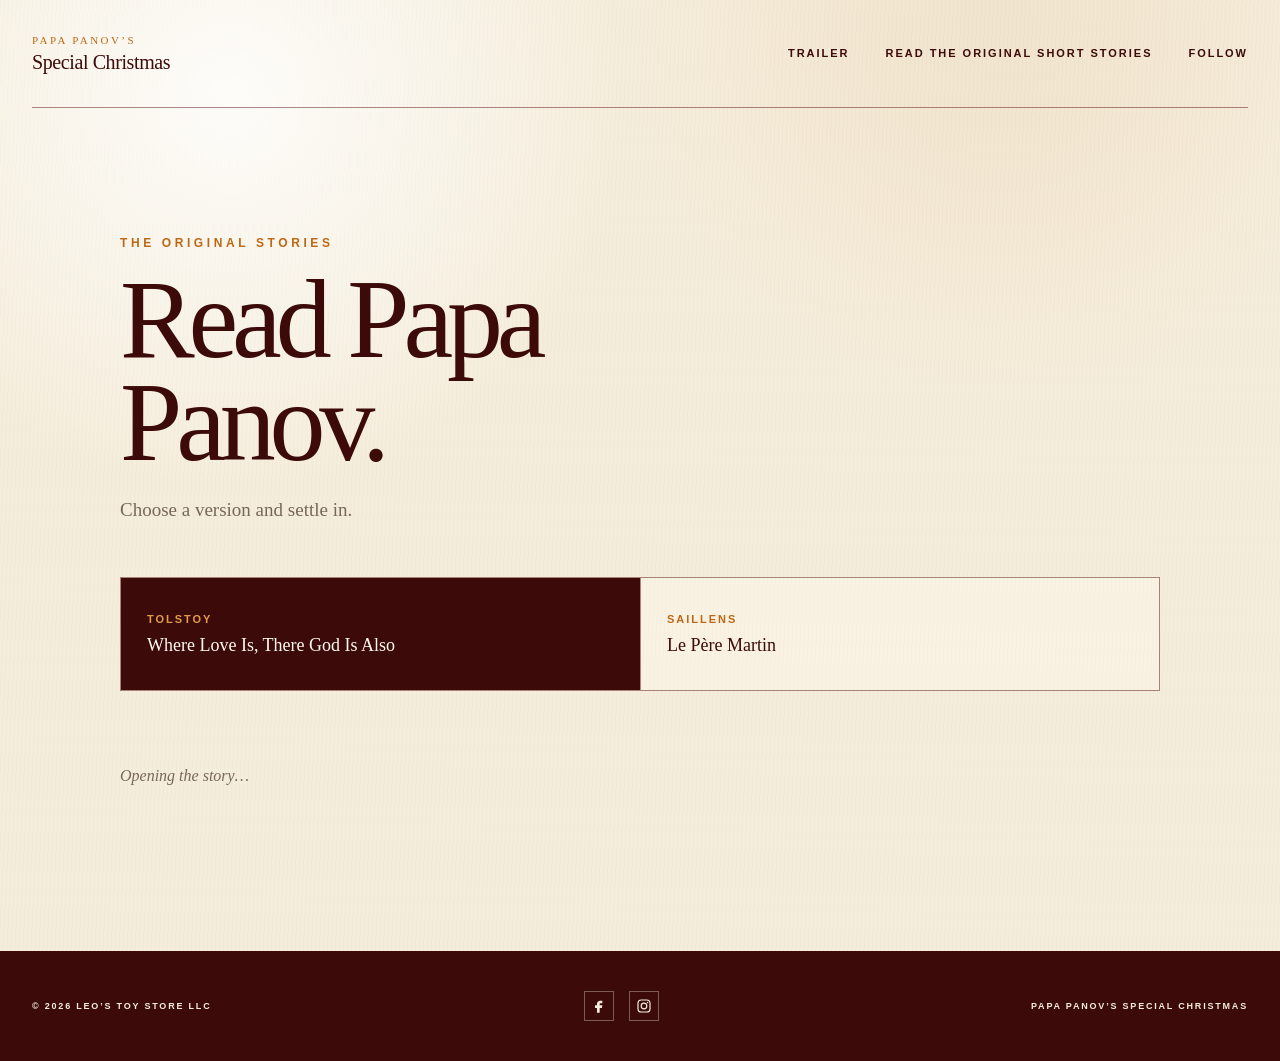
==== read/index.html @ 7e16f6a9 "Add original stories reading page" ====
<!doctype html>
<html lang="en"><head><meta charset="utf-8" /><meta name="viewport" content="width=device-width, initial-scale=1" /><meta name="description" content="Read the original stories behind Papa Panov’s Special Christmas." /><title>Read the Original Stories | Papa Panov’s Special Christmas</title><link rel="stylesheet" href="/styles.css" /></head>
<body><main>
  <header class="site-header"><a class="wordmark" href="/" aria-label="Papa Panov home"><span>Papa Panov’s</span><strong>Special Christmas</strong></a><nav aria-label="Main navigation"><a href="/#trailer">Trailer</a><a href="/read" aria-current="page">Read the original short stories</a><a href="/#follow">Follow</a></nav></header>
  <section class="reading-page">
    <header class="reading-intro"><p class="eyebrow">The original stories</p><h1>Read Papa Panov.</h1><p>Choose a version and settle in.</p></header>
    <div class="story-picker" role="tablist" aria-label="Choose a story"><button type="button" role="tab" aria-selected="true" aria-controls="story-panel" data-story="tolstoy"><span>Tolstoy</span><strong>Where Love Is, There God Is Also</strong></button><button type="button" role="tab" aria-selected="false" aria-controls="story-panel" data-story="saillens"><span>Saillens</span><strong>Le Père Martin</strong></button></div>
    <div class="reading-shell" id="story-panel" tabindex="-1" aria-live="polite"><p class="story-loading">Opening the story…</p></div>
  </section>
  <button type="button" class="back-to-top" aria-label="Back to top"><span>Back to top</span><b aria-hidden="true">↑</b></button>
  <footer><p>© 2026 Leo’s Toy Store LLC</p><div class="footer-social"><a href="https://www.facebook.com/papapanov/" target="_blank" rel="noopener noreferrer" aria-label="Facebook"><svg viewBox="0 0 24 24" aria-hidden="true"><path d="M14 8h3V4h-3c-3.3 0-5 2-5 5v2H6v4h3v7h4v-7h3.4l.6-4h-4V9c0-.7.3-1 1-1Z"/></svg></a><a href="https://www.instagram.com/papa.panov/" target="_blank" rel="noopener noreferrer" aria-label="Instagram"><svg viewBox="0 0 24 24" aria-hidden="true"><rect x="3" y="3" width="18" height="18" rx="5"/><circle cx="12" cy="12" r="4.2"/><circle cx="17.4" cy="6.7" r="1" class="fill-dot"/></svg></a></div><p>Papa Panov’s Special Christmas</p></footer>
</main><script src="/read/read.js"></script></body></html>
---- styles.css ----
:root {
  --paper: #f5eddb;
  --paper-light: #fffaf0;
  --ink: #3c0a09;
  --oxblood: #570d0b;
  --amber: #bd6815;
  --winter: #8d8994;
  --muted: #76685c;
  --rule: rgba(87, 13, 11, 0.48);
}

* { box-sizing: border-box; }
html { scroll-behavior: smooth; }

body {
  margin: 0;
  color: var(--ink);
  background:
    radial-gradient(circle at 18% 9%, rgba(255,255,255,.85), transparent 25rem),
    radial-gradient(circle at 78% 2%, rgba(190,104,21,.07), transparent 24rem),
    repeating-linear-gradient(93deg, rgba(67,26,12,.018) 0 1px, transparent 1px 4px),
    var(--paper);
  font-family: Georgia, "Times New Roman", serif;
}

a { color: inherit; }

button,
input {
  font: inherit;
}

.site-header {
  width: min(1500px, calc(100% - 64px));
  height: 108px;
  margin: 0 auto;
  display: flex;
  align-items: center;
  justify-content: space-between;
  border-bottom: 1px solid var(--rule);
}

.wordmark { text-decoration: none; line-height: 1; }
.wordmark span {
  display: block;
  margin-bottom: 6px;
  color: var(--amber);
  font-size: 11px;
  letter-spacing: .22em;
  text-transform: uppercase;
}
.wordmark strong {
  font-size: 20px;
  font-weight: 500;
  letter-spacing: -.02em;
}

nav { display: flex; gap: 36px; }
nav a {
  position: relative;
  text-decoration: none;
  font: 600 11px/1.2 Arial, Helvetica, sans-serif;
  letter-spacing: .18em;
  text-transform: uppercase;
}
nav a::after {
  content: "";
  position: absolute;
  left: 0;
  right: 100%;
  bottom: -8px;
  height: 1px;
  background: var(--amber);
  transition: right .25s ease;
}
nav a:hover::after, nav a:focus-visible::after { right: 0; }

.social-links { display: flex; gap: 30px; margin-top: 34px; }
.social-links a { color: var(--paper-light); text-decoration: none; border-bottom: 1px solid rgba(227,156,72,.75); padding-bottom: 6px; font: 700 12px/1.2 Arial, Helvetica, sans-serif; letter-spacing: .16em; text-transform: uppercase; }
.social-links a:hover, .social-links a:focus-visible { color: #e39c48; }

.trailer-hero {
  width: min(1500px, calc(100% - 64px));
  min-height: calc(100vh - 108px);
  margin: 0 auto;
  display: flex;
  align-items: center;
  padding: 40px 0 56px;
}

.trailer-frame {
  position: relative;
  width: 100%;
  padding-top: 52.71%;
  overflow: hidden;
  background: #140302;
  box-shadow: 0 34px 72px rgba(62,25,12,.2);
}
.trailer-frame iframe {
  position: absolute;
  inset: 0;
  width: 100%;
  height: 100%;
}

.eyebrow {
  margin: 0 0 28px;
  color: var(--amber);
  font: 700 12px/1.2 Arial, Helvetica, sans-serif;
  letter-spacing: .3em;
  text-transform: uppercase;
}

.newsletter-section {
  width: min(1320px, calc(100% - 64px));
  margin: 0 auto 150px;
  padding: clamp(54px, 7vw, 96px);
  display: grid;
  grid-template-columns: minmax(0, .9fr) minmax(380px, 1.1fr);
  gap: clamp(52px, 8vw, 120px);
  align-items: center;
  color: var(--paper-light);
  background: var(--ink);
  border: 1px solid rgba(87,13,11,.38);
  box-shadow: 18px 20px 0 rgba(87,13,11,.08);
}
.newsletter-intro .eyebrow {
  margin-bottom: 20px;
  color: #e39c48;
}
.newsletter-intro h2 {
  margin: 0;
  font-size: clamp(45px, 5vw, 76px);
  font-weight: 400;
  line-height: .96;
  letter-spacing: -.045em;
}
.newsletter-intro > p:last-child {
  max-width: 510px;
  margin: 30px 0 0;
  color: rgba(255,250,240,.7);
  font-size: 18px;
  line-height: 1.7;
}
.newsletter-form { margin: 0; }
.newsletter-fields {
  display: grid;
  grid-template-columns: 1fr 1fr;
  gap: 20px;
}
.newsletter-fields label:first-child { grid-column: 1 / -1; }
.newsletter-fields label > span {
  display: block;
  margin: 0 0 8px;
  color: rgba(255,250,240,.8);
  font: 700 11px/1.2 Arial, Helvetica, sans-serif;
  letter-spacing: .13em;
  text-transform: uppercase;
}
.newsletter-fields small {
  color: rgba(255,250,240,.45);
  font-size: 9px;
}
.newsletter-fields input {
  width: 100%;
  min-height: 50px;
  padding: 0 15px;
  color: var(--ink);
  background: var(--paper-light);
  border: 1px solid rgba(255,250,240,.35);
  border-radius: 0;
  font: 16px/1.2 Arial, Helvetica, sans-serif;
}
.newsletter-fields input:focus-visible {
  outline: 3px solid #e39c48;
  outline-offset: 2px;
}
.consent-row {
  margin: 20px 0 0;
  display: flex;
  align-items: flex-start;
  gap: 12px;
  color: rgba(255,250,240,.65);
  font: 14px/1.55 Arial, Helvetica, sans-serif;
  cursor: pointer;
}
.consent-row input {
  width: 18px;
  height: 18px;
  margin: 2px 0 0;
  flex: 0 0 auto;
  accent-color: var(--amber);
}
.newsletter-submit {
  min-height: 50px;
  margin-top: 25px;
  padding: 0 24px;
  color: var(--ink);
  background: #e39c48;
  border: 1px solid #e39c48;
  border-radius: 0;
  font: 700 11px/1 Arial, Helvetica, sans-serif;
  letter-spacing: .16em;
  text-transform: uppercase;
  cursor: pointer;
  transition: background .2s ease, transform .2s ease;
}
.newsletter-submit:hover,
.newsletter-submit:focus-visible {
  background: #efb35f;
  transform: translateY(-2px);
}
.newsletter-submit:disabled { cursor: wait; opacity: .7; }
.newsletter-success {
  padding: 28px 0;
  border-block: 1px solid rgba(255,250,240,.25);
}
.newsletter-success .eyebrow { margin-bottom: 16px; color: #e39c48; }
.newsletter-success h3 {
  margin: 0;
  font-size: clamp(31px, 3vw, 48px);
  font-weight: 400;
  line-height: 1.05;
}
.newsletter-success > p:last-child {
  margin: 18px 0 0;
  color: rgba(255,250,240,.7);
  font: 16px/1.6 Arial, Helvetica, sans-serif;
}

footer {
  min-height: 110px;
  padding: 0 max(32px, calc((100% - 1320px) / 2));
  display: flex;
  align-items: center;
  justify-content: space-between;
  color: var(--paper);
  background: var(--ink);
  font: 700 9px/1 Arial, Helvetica, sans-serif;
  letter-spacing: .2em;
  text-transform: uppercase;
}
.footer-social { display: flex; gap: 15px; align-items: center; }
.footer-social a { display: grid; width: 30px; height: 30px; place-items: center; border: 1px solid rgba(245,237,219,.35); }
.footer-social a:hover, .footer-social a:focus-visible { color: #e39c48; border-color: #e39c48; }
.footer-social svg { width: 16px; height: 16px; fill: currentColor; }
.footer-social rect, .footer-social circle { fill: none; stroke: currentColor; stroke-width: 1.8; }
.footer-social .fill-dot { fill: currentColor; stroke: none; }

.reading-page { width: min(1040px, calc(100% - 64px)); margin: 0 auto; padding: clamp(70px, 10vw, 140px) 0 150px; }
.reading-intro { max-width: 700px; margin-bottom: 56px; }
.reading-intro .eyebrow { margin-bottom: 18px; }
.reading-intro h1 { margin: 0; font-size: clamp(58px, 9vw, 112px); font-weight: 400; line-height: .92; letter-spacing: -.055em; }
.reading-intro > p:last-child { margin: 25px 0 0; color: var(--muted); font-size: 19px; }
.story-picker { display: grid; grid-template-columns: 1fr 1fr; margin-bottom: 76px; border: 1px solid var(--rule); }
.story-picker button { min-height: 112px; padding: 22px 26px; color: var(--ink); background: rgba(255,250,240,.35); border: 0; text-align: left; cursor: pointer; }
.story-picker button + button { border-left: 1px solid var(--rule); }
.story-picker button[aria-selected="true"] { color: var(--paper-light); background: var(--ink); }
.story-picker span { display: block; margin-bottom: 8px; color: var(--amber); font: 700 11px/1.2 Arial, Helvetica, sans-serif; letter-spacing: .18em; text-transform: uppercase; }
.story-picker button[aria-selected="true"] span { color: #e39c48; }
.story-picker strong { font-size: 18px; font-weight: 400; line-height: 1.25; }
.story-reader { max-width: 740px; margin: 0 auto; outline: none; }
.reading-shell { outline: none; }
.reading-layout { display: grid; grid-template-columns: 210px minmax(0,740px); gap: clamp(48px,7vw,90px); align-items: start; }
.story-reader-inner { min-width: 0; }
.reading-progress { position: sticky; top: 28px; padding-top: 4px; font-family: Arial, Helvetica, sans-serif; }
.progress-heading { display: flex; align-items: center; gap: 12px; color: var(--amber); font-size: 12px; font-weight: 700; letter-spacing: .08em; }
.progress-rule { height: 2px; flex: 1; overflow: hidden; background: rgba(87,13,11,.16); }
.progress-rule i { display: block; height: 100%; background: var(--amber); transition: width .12s linear; }
.reading-progress nav { display: grid; gap: 2px; margin-top: 22px; }
.reading-progress nav button { padding: 8px 0 8px 14px; color: var(--muted); background: transparent; border: 0; border-left: 1px solid rgba(87,13,11,.2); text-align: left; font: 600 12px/1.3 Arial, Helvetica, sans-serif; cursor: pointer; }
.reading-progress nav button.active { color: var(--ink); border-left: 3px solid var(--amber); padding-left: 12px; }
.mobile-section { display: none; }
.story-header { padding-bottom: 38px; border-bottom: 1px solid var(--rule); }
.story-header .eyebrow { margin-bottom: 16px; }
.story-header h2 { margin: 0; font-size: clamp(44px, 7vw, 72px); font-weight: 400; line-height: .98; letter-spacing: -.04em; }
.story-header > p:last-child { margin: 20px 0 0; color: var(--muted); font: 14px/1.5 Arial, Helvetica, sans-serif; }
.story-source { margin: 22px 0 0; font: 700 12px/1.4 Arial, Helvetica, sans-serif; letter-spacing: .08em; text-transform: uppercase; }
.story-source a { color: var(--amber); }
.translator-note { margin: 24px 0 0; border-block: 1px solid rgba(87,13,11,.28); }
.translator-note summary { display: flex; justify-content: space-between; padding: 20px 0; cursor: pointer; color: var(--amber); font: 700 12px/1.2 Arial, Helvetica, sans-serif; letter-spacing: .16em; text-transform: uppercase; list-style: none; }
.translator-note summary::-webkit-details-marker { display: none; }
.translator-note[open] summary span { transform: rotate(45deg); }
.translator-note-body { padding: 4px 0 32px; color: #55463b; font-size: 16px; line-height: 1.72; }
.translator-note-body h3 { margin: 30px 0 10px; color: var(--ink); font-size: 19px; }
.translator-note-body p { margin: 0 0 18px; }
.skip-note { float: right; margin: 0 0 20px 25px; color: var(--amber); font: 700 11px/1.2 Arial, Helvetica, sans-serif; letter-spacing: .1em; text-transform: uppercase; }
.story-text { padding-top: 60px; font-size: clamp(18px, 2.1vw, 21px); line-height: 1.78; }
.story-text h3 { margin: 80px 0 34px; padding-top: 24px; border-top: 1px solid var(--rule); font-size: 31px; font-weight: 400; }
.story-text p { margin: 0 0 1.35em; }
.story-text > p:first-child::first-letter, .story-section:first-child p::first-letter { float: left; margin: .08em .12em 0 0; color: var(--amber); font-size: 4.2em; line-height: .72; }
.story-section { scroll-margin-top: 34px; }
.footnote-wrap { position: relative; display: inline; }
.footnote-marker { display: inline; margin: 0 .08em; padding: 0 .14em; color: var(--amber); background: transparent; border: 0; border-bottom: 1px solid currentColor; font: 700 .68em/1 Arial, Helvetica, sans-serif; cursor: pointer; vertical-align: super; }
.footnote-popover { position: absolute; z-index: 20; left: 50%; bottom: calc(100% + 12px); width: min(310px,75vw); padding: 15px 17px; color: var(--paper-light); background: var(--ink); box-shadow: 0 12px 32px rgba(35,8,6,.25); font: 14px/1.5 Arial, Helvetica, sans-serif; transform: translateX(-50%) translateY(5px); opacity: 0; visibility: hidden; pointer-events: none; transition: opacity .16s ease, transform .16s ease, visibility .16s; }
.footnote-popover::after { content: ""; position: absolute; top: 100%; left: 50%; border: 7px solid transparent; border-top-color: var(--ink); transform: translateX(-50%); }
.footnote-wrap:hover .footnote-popover, .footnote-wrap:focus-within .footnote-popover, .footnote-wrap.is-open .footnote-popover { opacity: 1; visibility: visible; transform: translateX(-50%) translateY(0); pointer-events: auto; }
.story-loading { color: var(--muted); font-style: italic; }
.back-to-top { position: fixed; z-index: 30; right: clamp(18px,3vw,44px); bottom: clamp(18px,3vw,38px); display: flex; align-items: center; gap: 12px; min-height: 46px; padding: 0 17px; color: var(--paper-light); background: var(--ink); border: 1px solid rgba(255,250,240,.25); box-shadow: 0 12px 30px rgba(35,8,6,.22); font: 700 11px/1 Arial, Helvetica, sans-serif; letter-spacing: .13em; text-transform: uppercase; cursor: pointer; opacity: 0; visibility: hidden; transform: translateY(10px); transition: opacity .2s ease, transform .2s ease, visibility .2s, background .2s ease; }
.back-to-top.visible { opacity: 1; visibility: visible; transform: translateY(0); }
.back-to-top:hover, .back-to-top:focus-visible { background: var(--oxblood); }
.back-to-top b { color: #e39c48; font-size: 17px; font-weight: 400; }

@media (max-width: 980px) {
  .newsletter-section {
    grid-template-columns: 1fr;
  }
  .reading-layout { grid-template-columns: 1fr; gap: 28px; }
  .reading-progress { top: 0; z-index: 10; margin-inline: -18px; padding: 12px 18px; background: rgba(245,237,219,.96); border-block: 1px solid rgba(87,13,11,.18); backdrop-filter: blur(10px); }
  .reading-progress nav { display: none; }
  .progress-heading { margin-bottom: 8px; }
  .mobile-section { display: block; }
  .mobile-section > span { position: absolute; width: 1px; height: 1px; overflow: hidden; clip: rect(0 0 0 0); }
  .mobile-section select { width: 100%; padding: 6px 28px 6px 0; color: var(--ink); background: transparent; border: 0; font: 700 13px/1.3 Arial, Helvetica, sans-serif; }
}

@media (max-width: 720px) {
  .site-header, .trailer-hero, .newsletter-section {
    width: min(100% - 36px, 560px);
  }
  .site-header { height: auto; min-height: 108px; gap: 18px; }
  nav { max-width: 55%; gap: 12px 18px; justify-content: flex-end; flex-wrap: wrap; text-align: right; }
  nav a { font-size: 9px; letter-spacing: .1em; }
  .wordmark strong { font-size: 17px; }
  .trailer-hero { min-height: calc(100vh - 90px); padding: 24px 0 40px; }
  .newsletter-section {
    margin-bottom: 88px;
    padding: 58px 24px;
    gap: 46px;
    box-shadow: 8px 10px 0 rgba(87,13,11,.08);
  }
  .newsletter-fields { grid-template-columns: 1fr; }
  .newsletter-fields label:first-child { grid-column: auto; }
  footer { flex-direction: column; justify-content: center; gap: 12px; text-align: center; }
  .reading-page { width: min(100% - 36px, 560px); padding: 65px 0 90px; }
  .reading-intro { margin-bottom: 38px; }
  .story-picker { grid-template-columns: 1fr; margin-bottom: 58px; }
  .story-picker button + button { border-left: 0; border-top: 1px solid var(--rule); }
  .story-picker button { min-height: 92px; padding: 18px 20px; }
  .story-text { padding-top: 45px; }
  .back-to-top span { position: absolute; width: 1px; height: 1px; overflow: hidden; clip: rect(0 0 0 0); }
  .back-to-top { width: 46px; padding: 0; justify-content: center; }
}

@media (prefers-reduced-motion: reduce) {
  html { scroll-behavior: auto; }
  * { transition: none !important; }
}
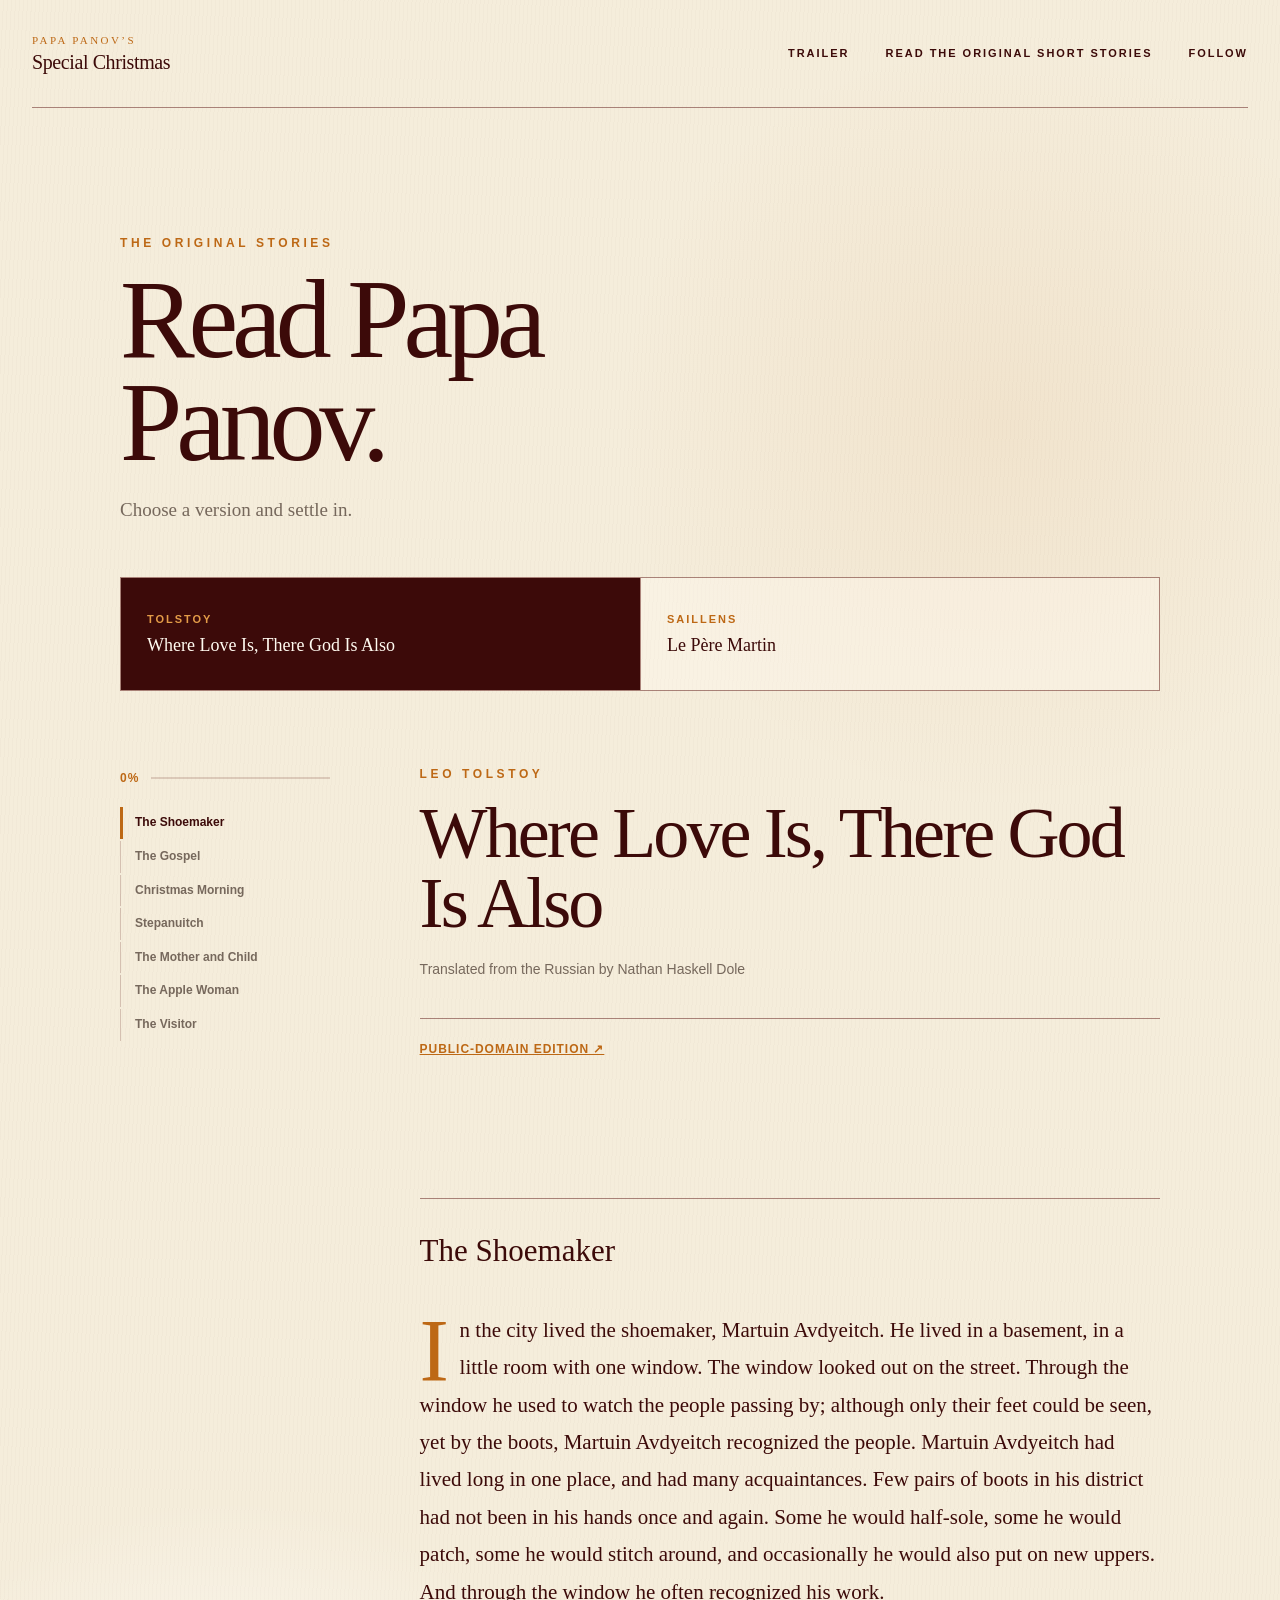
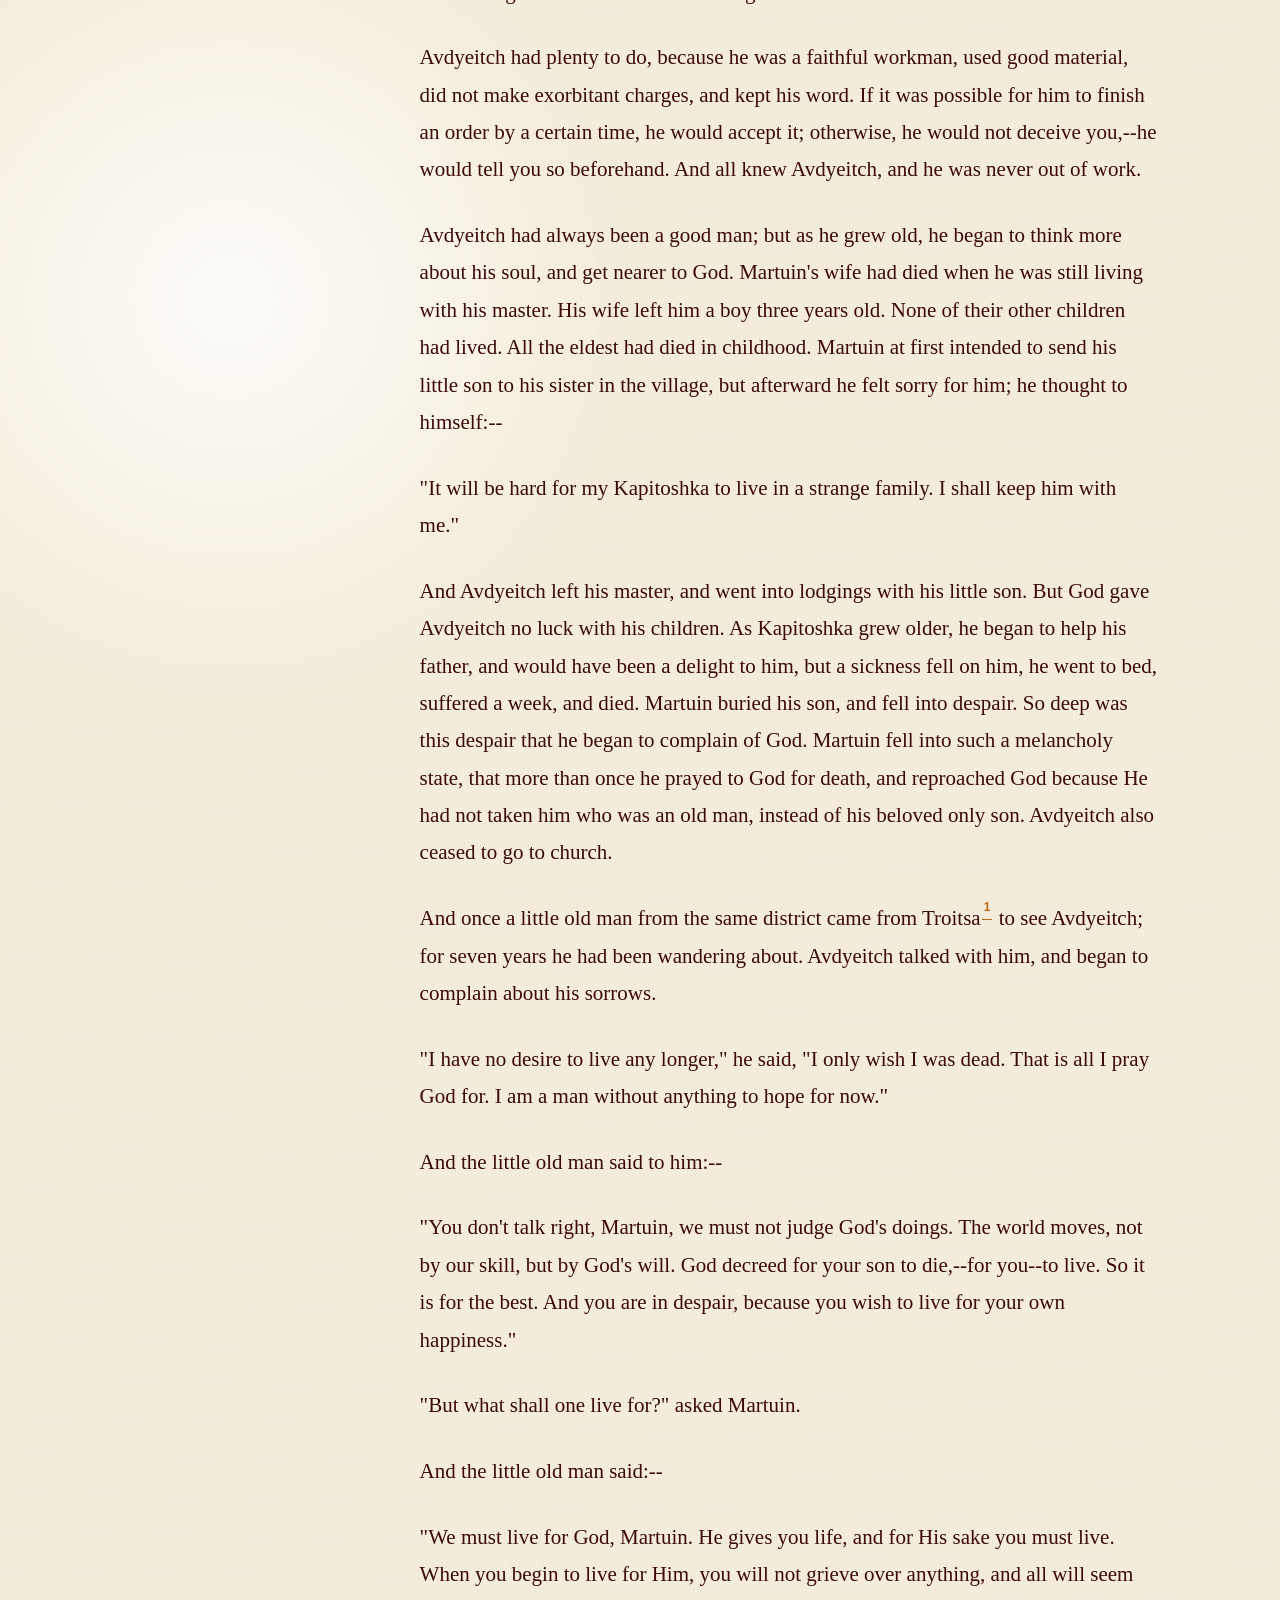
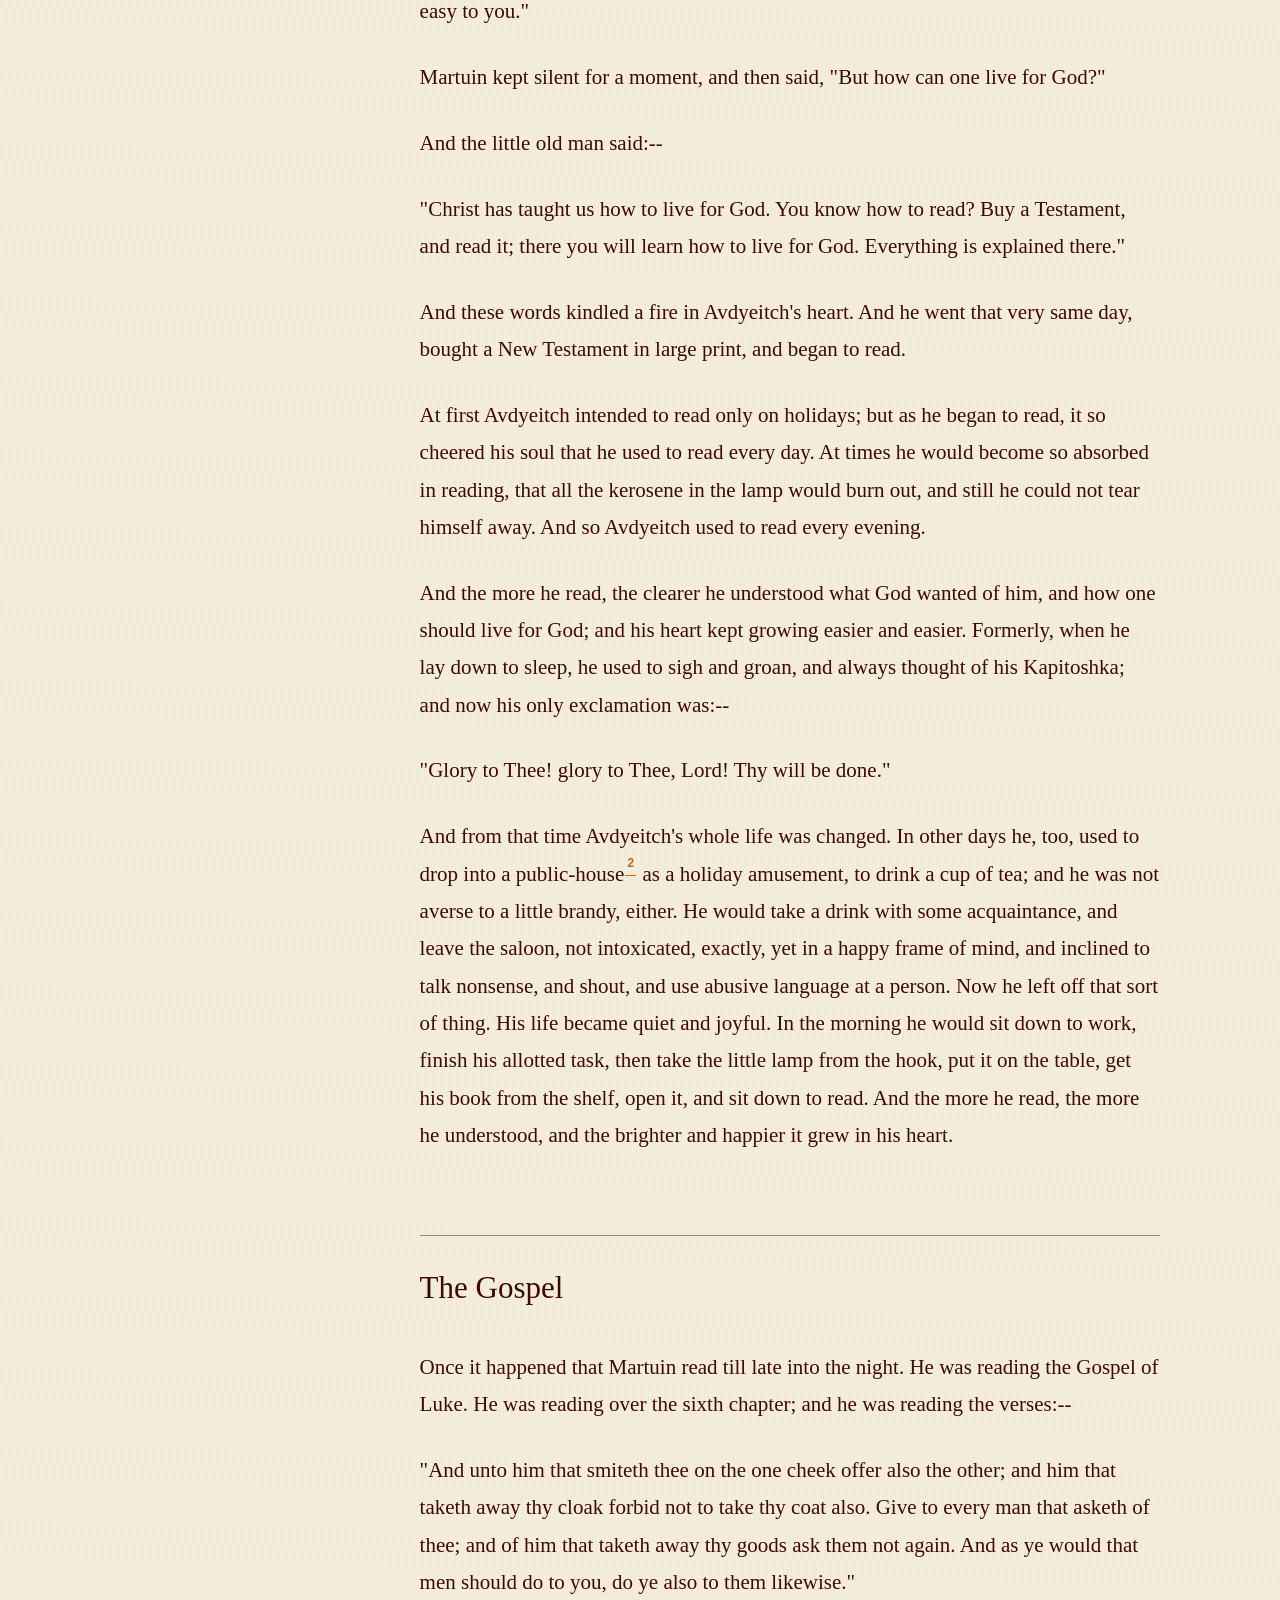
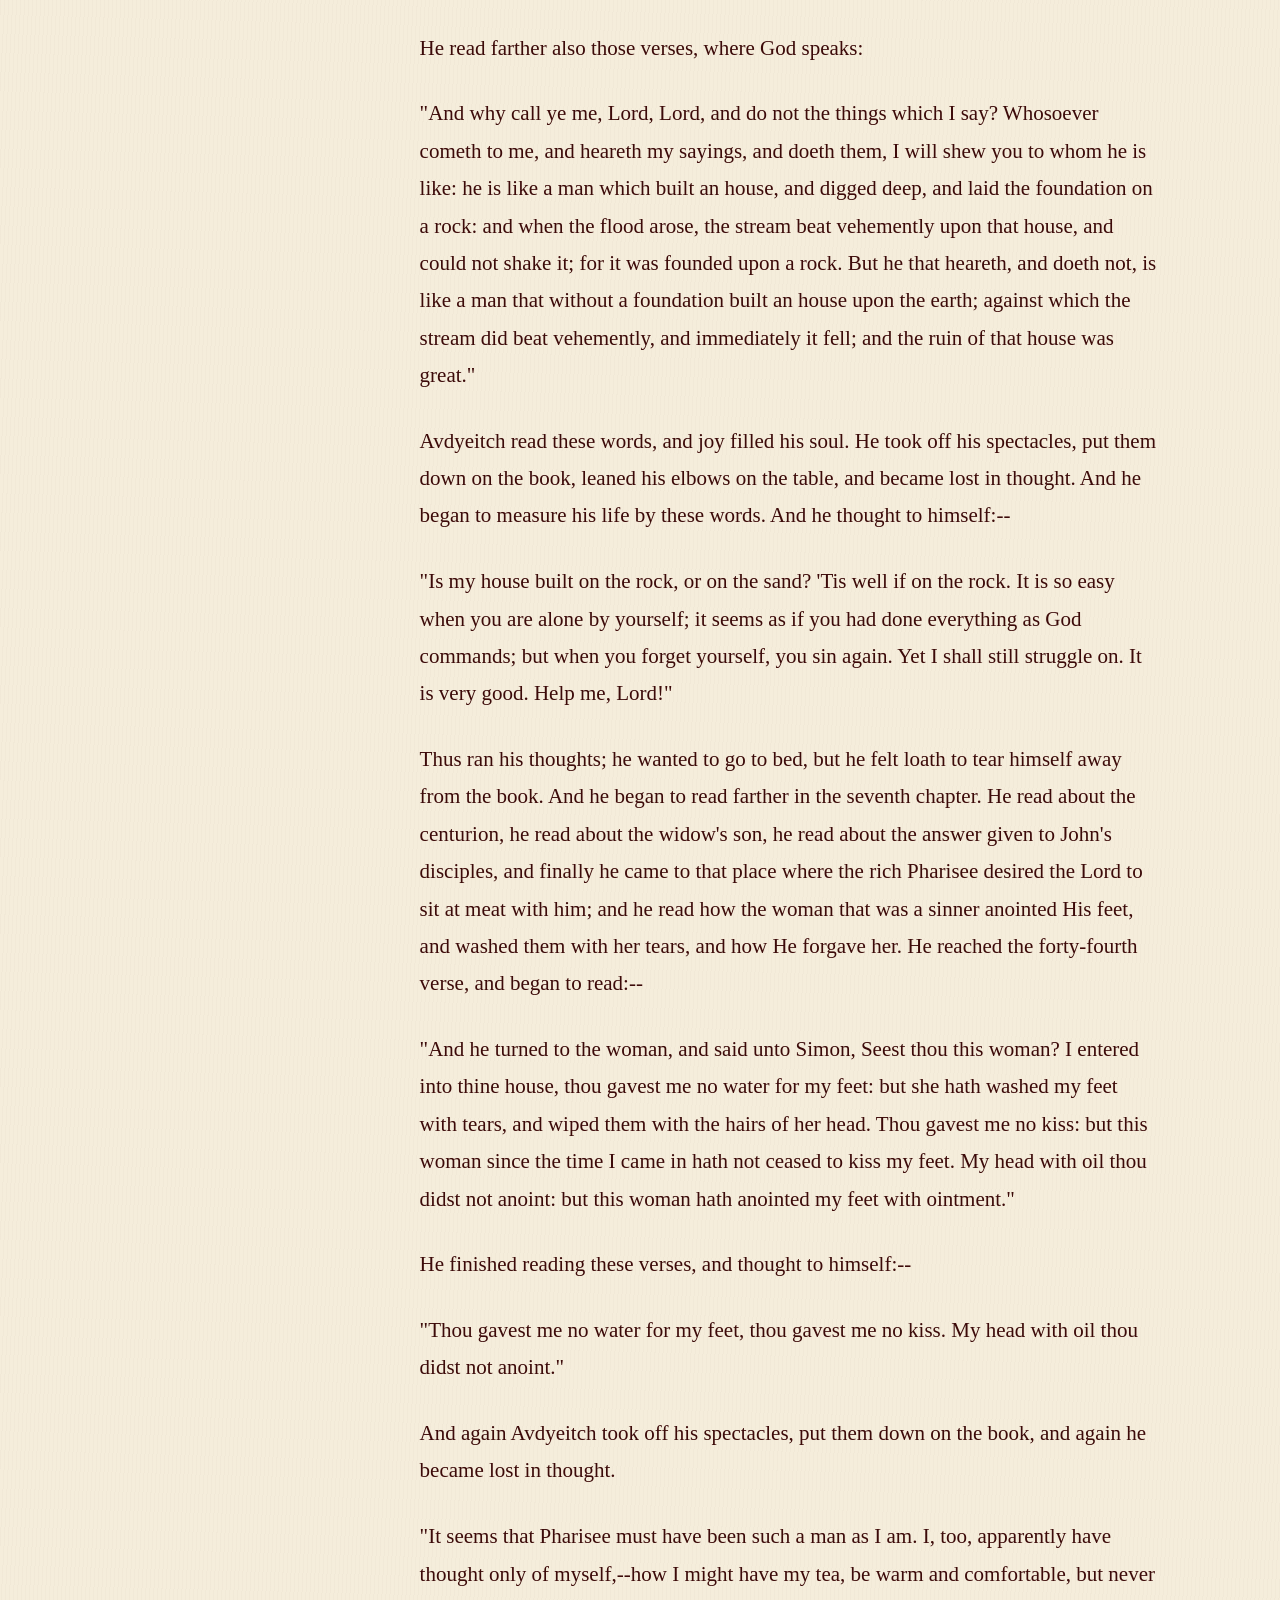
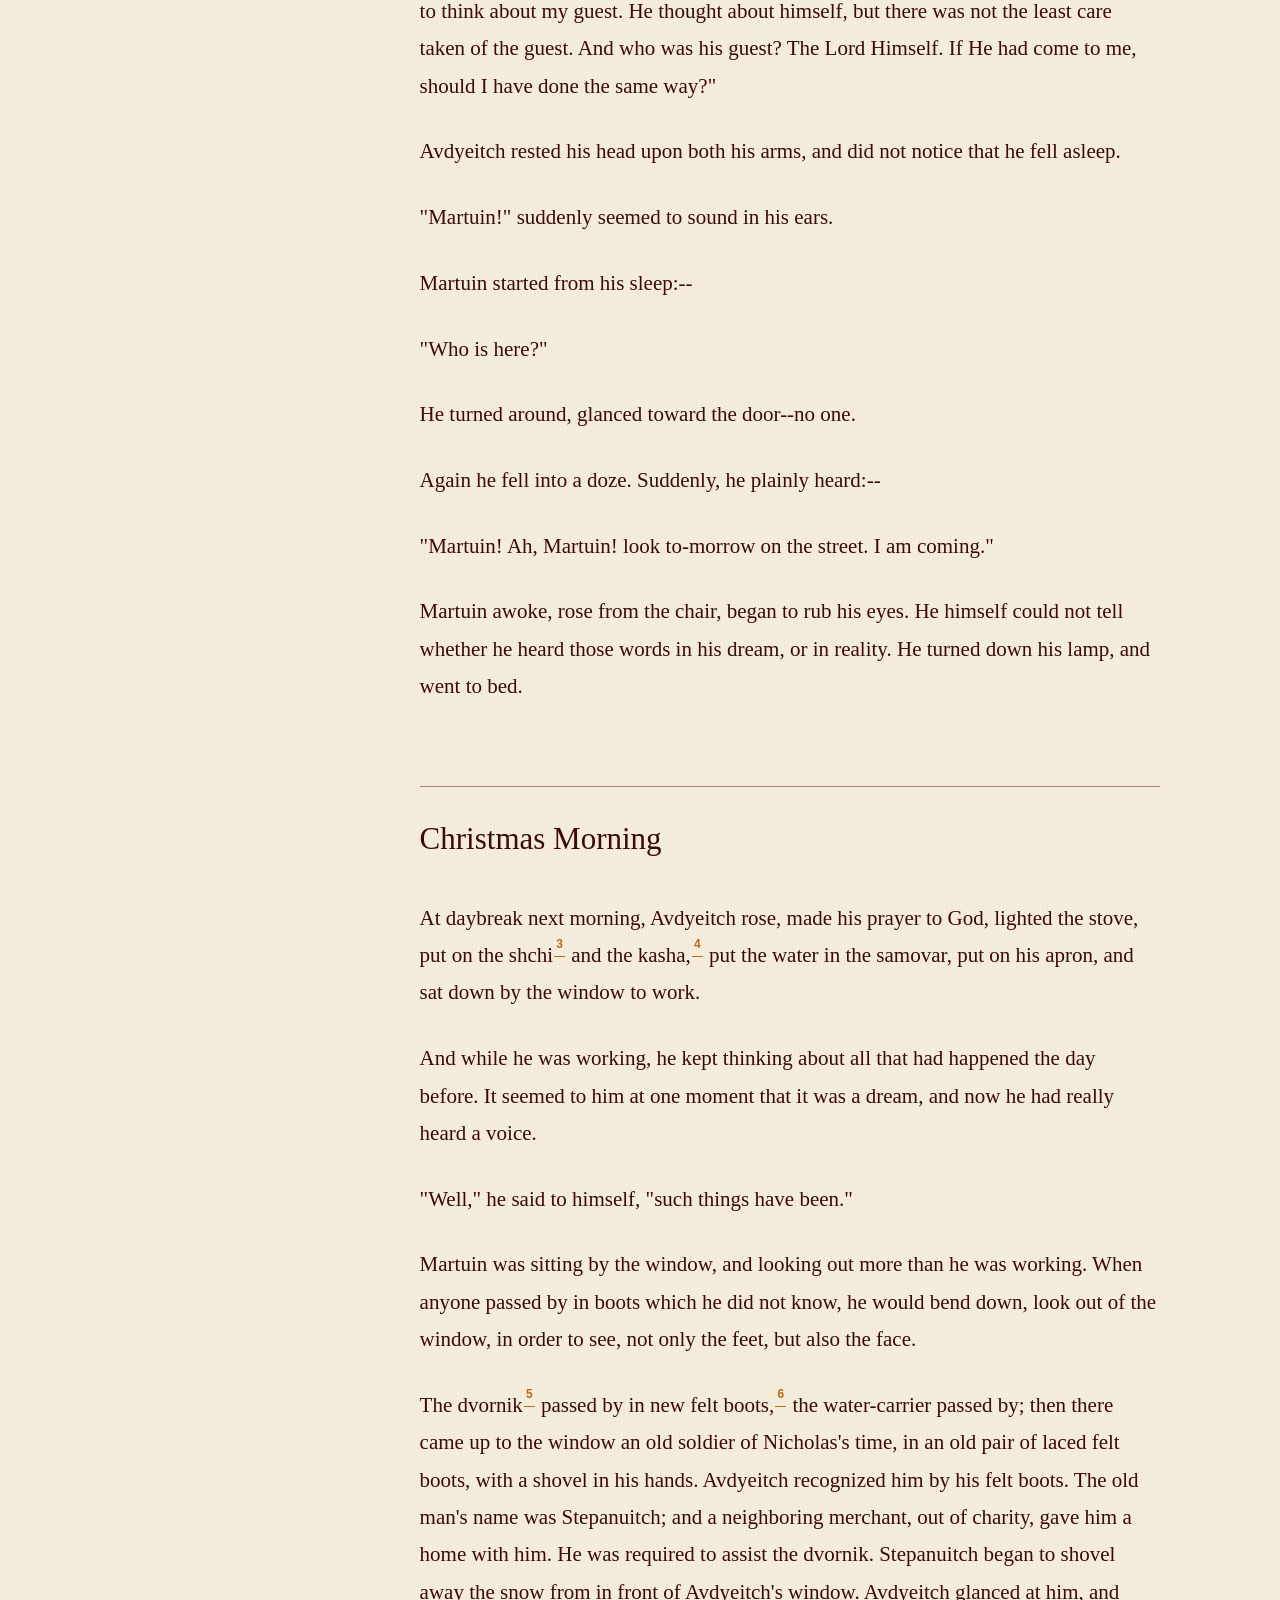
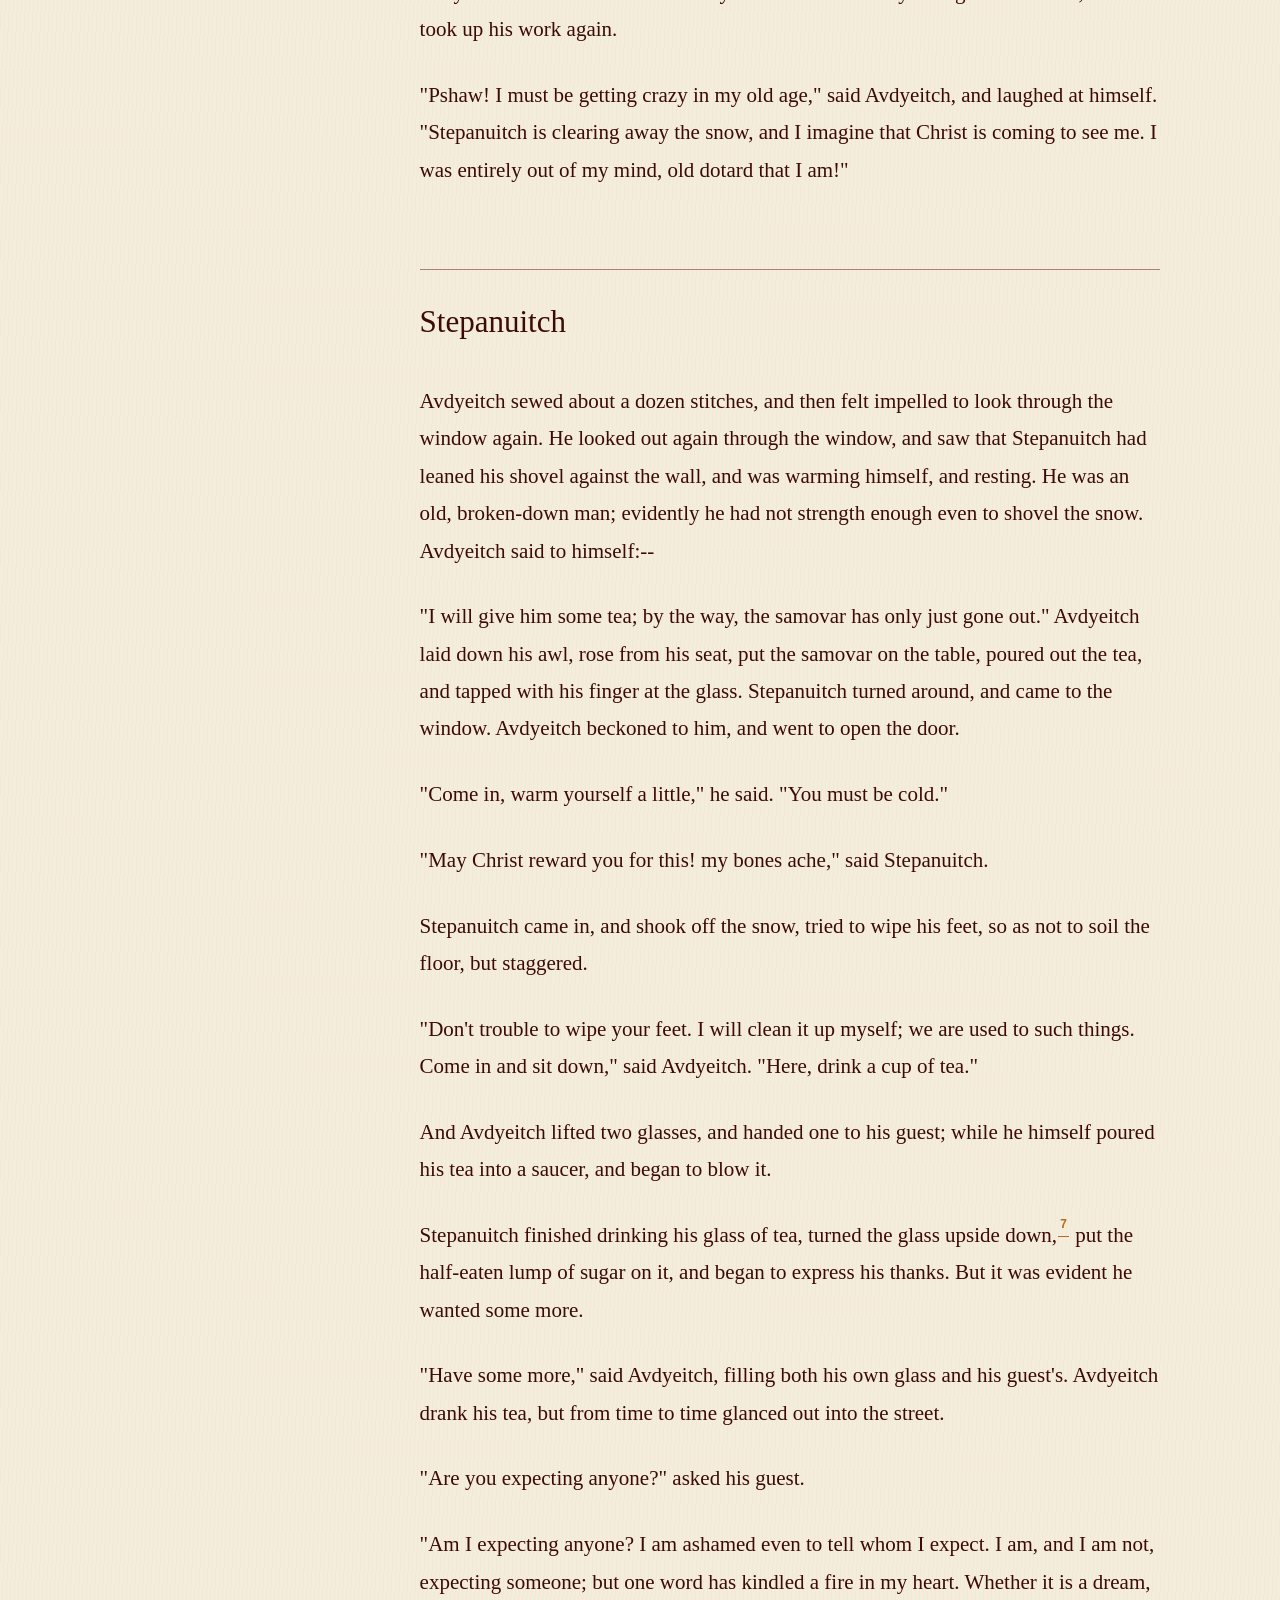
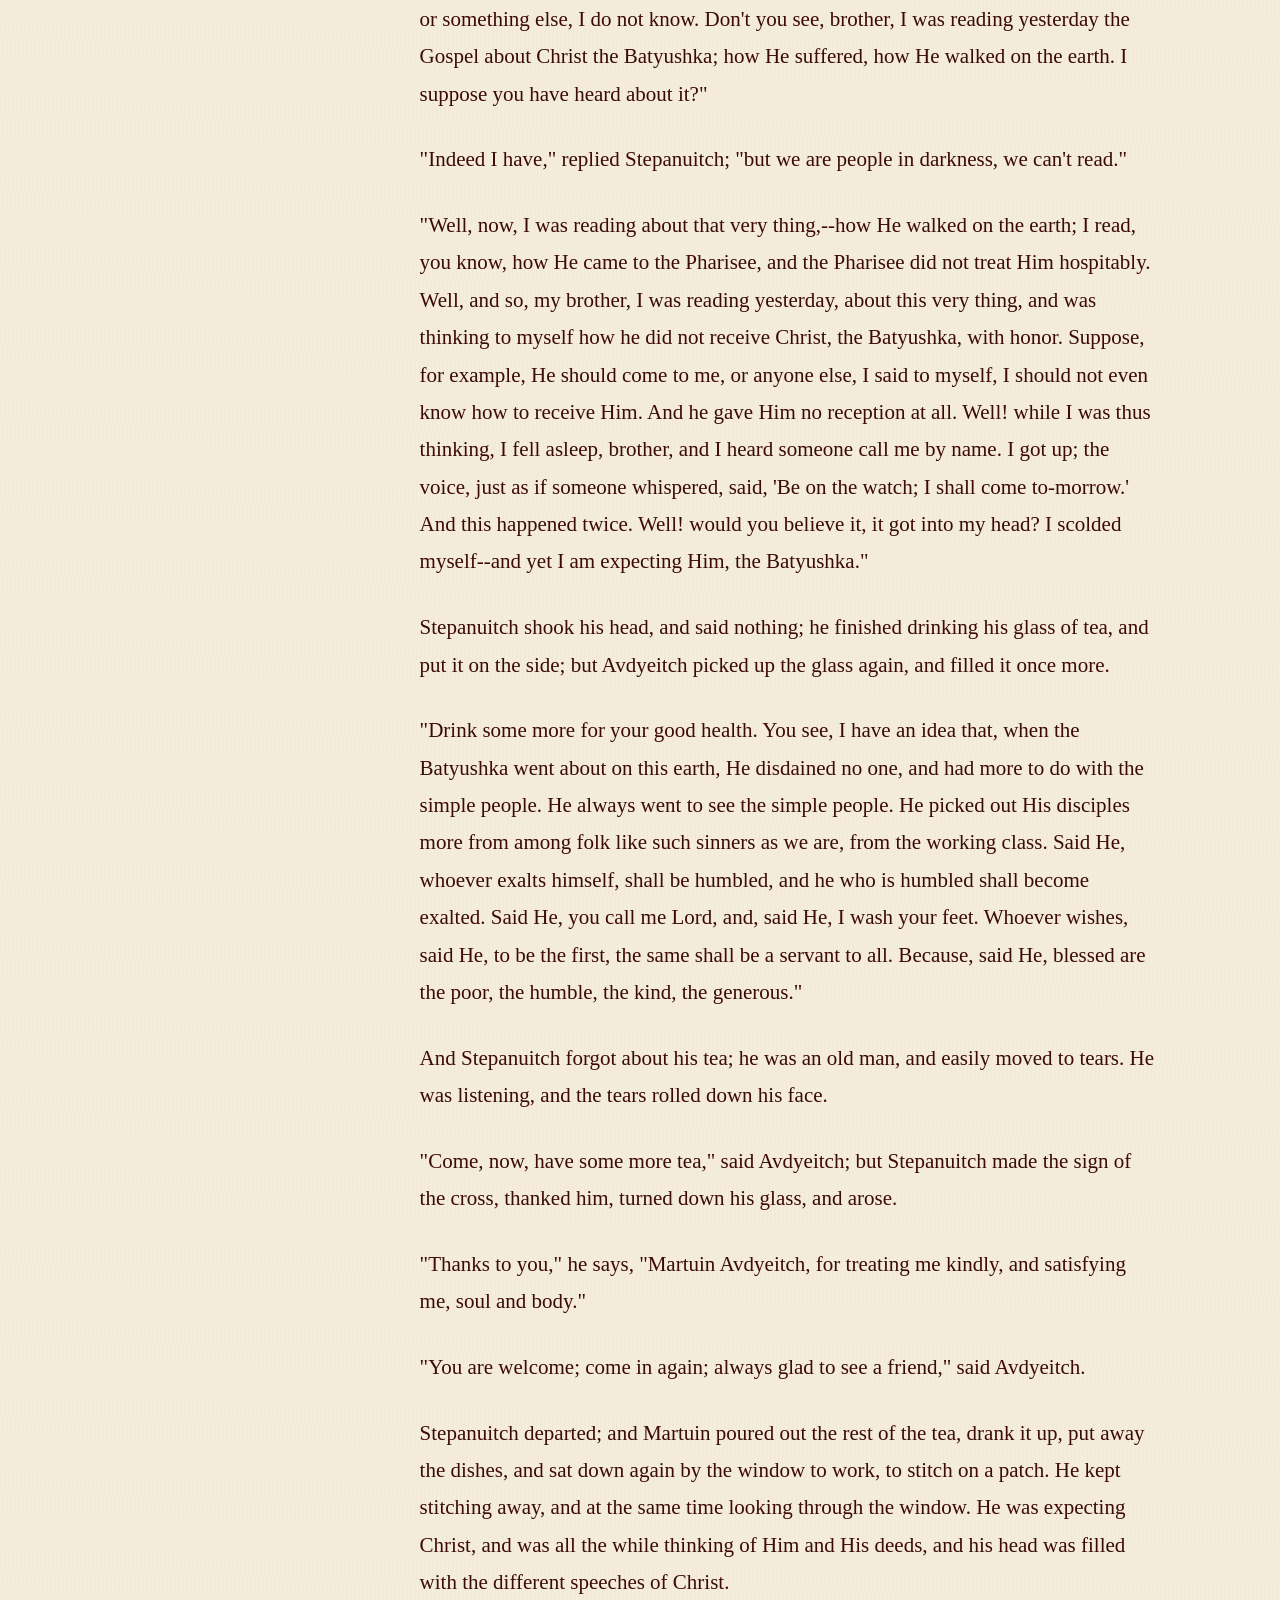
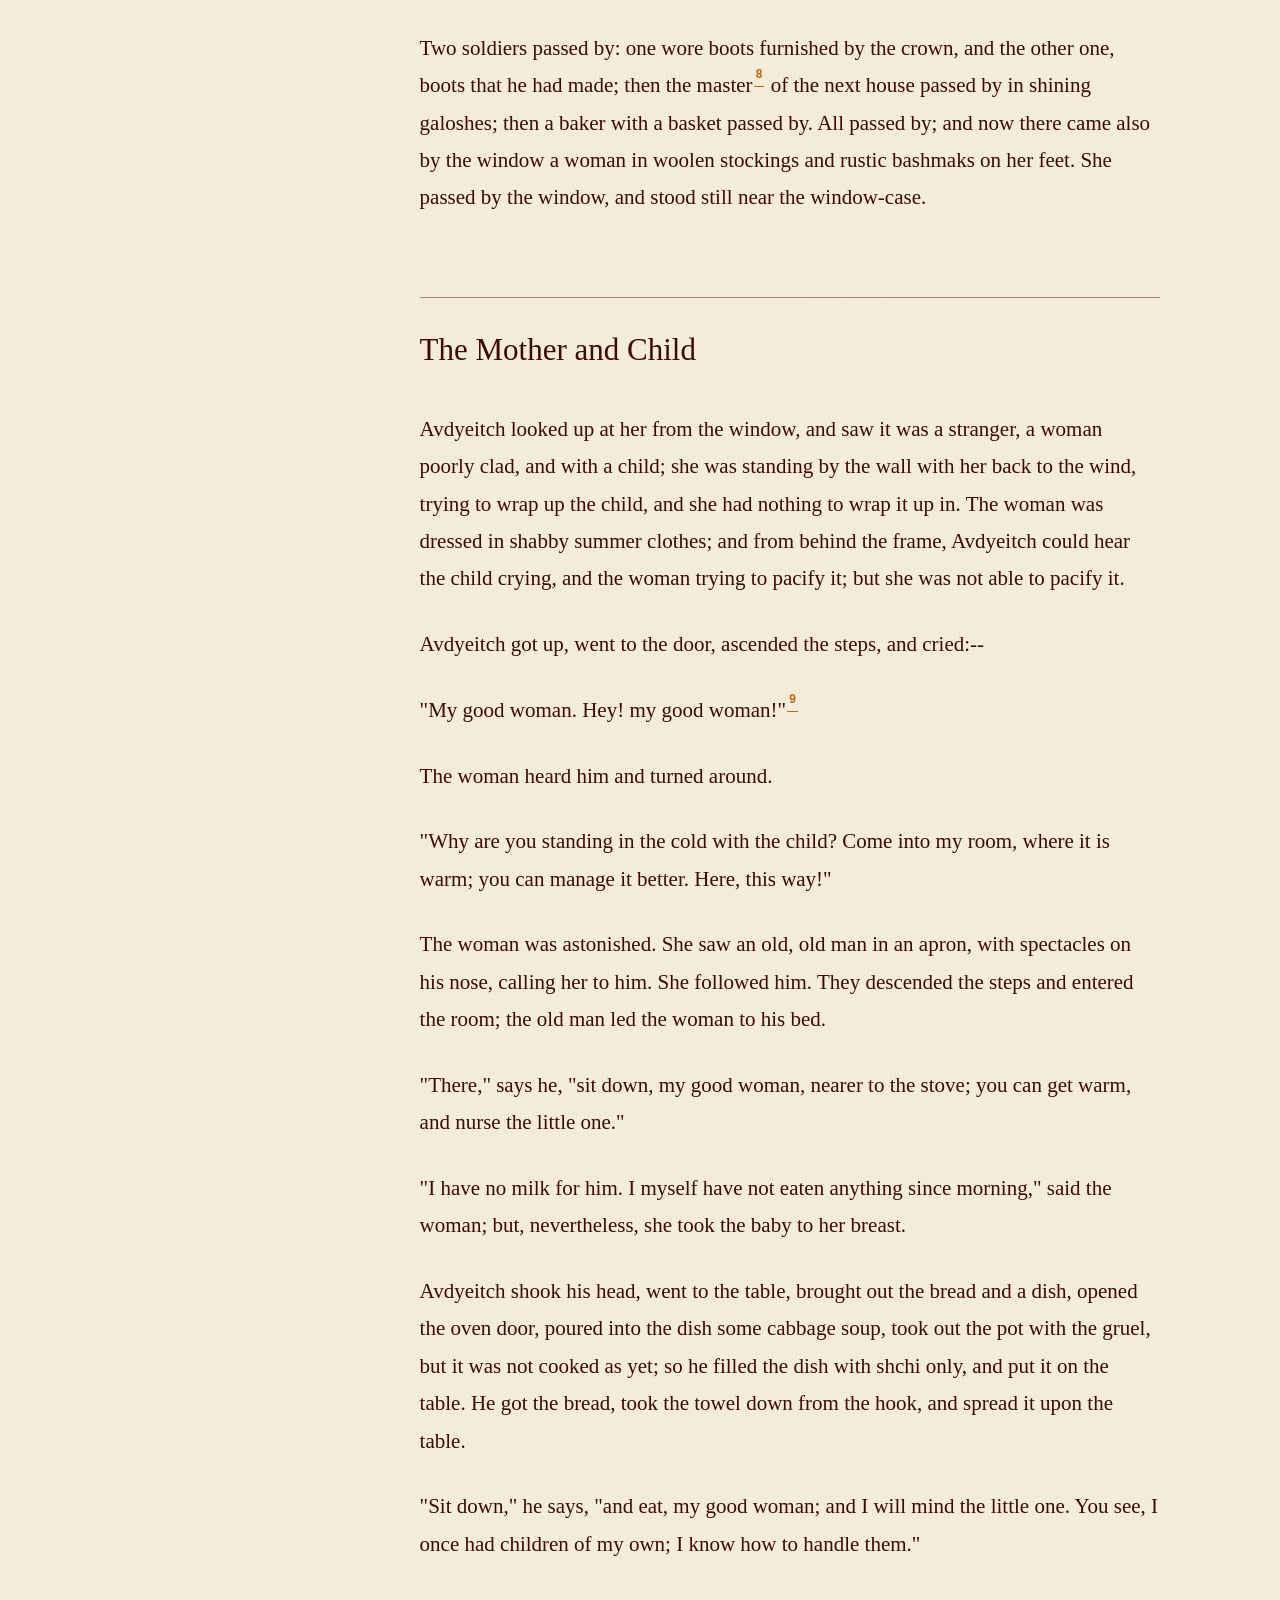
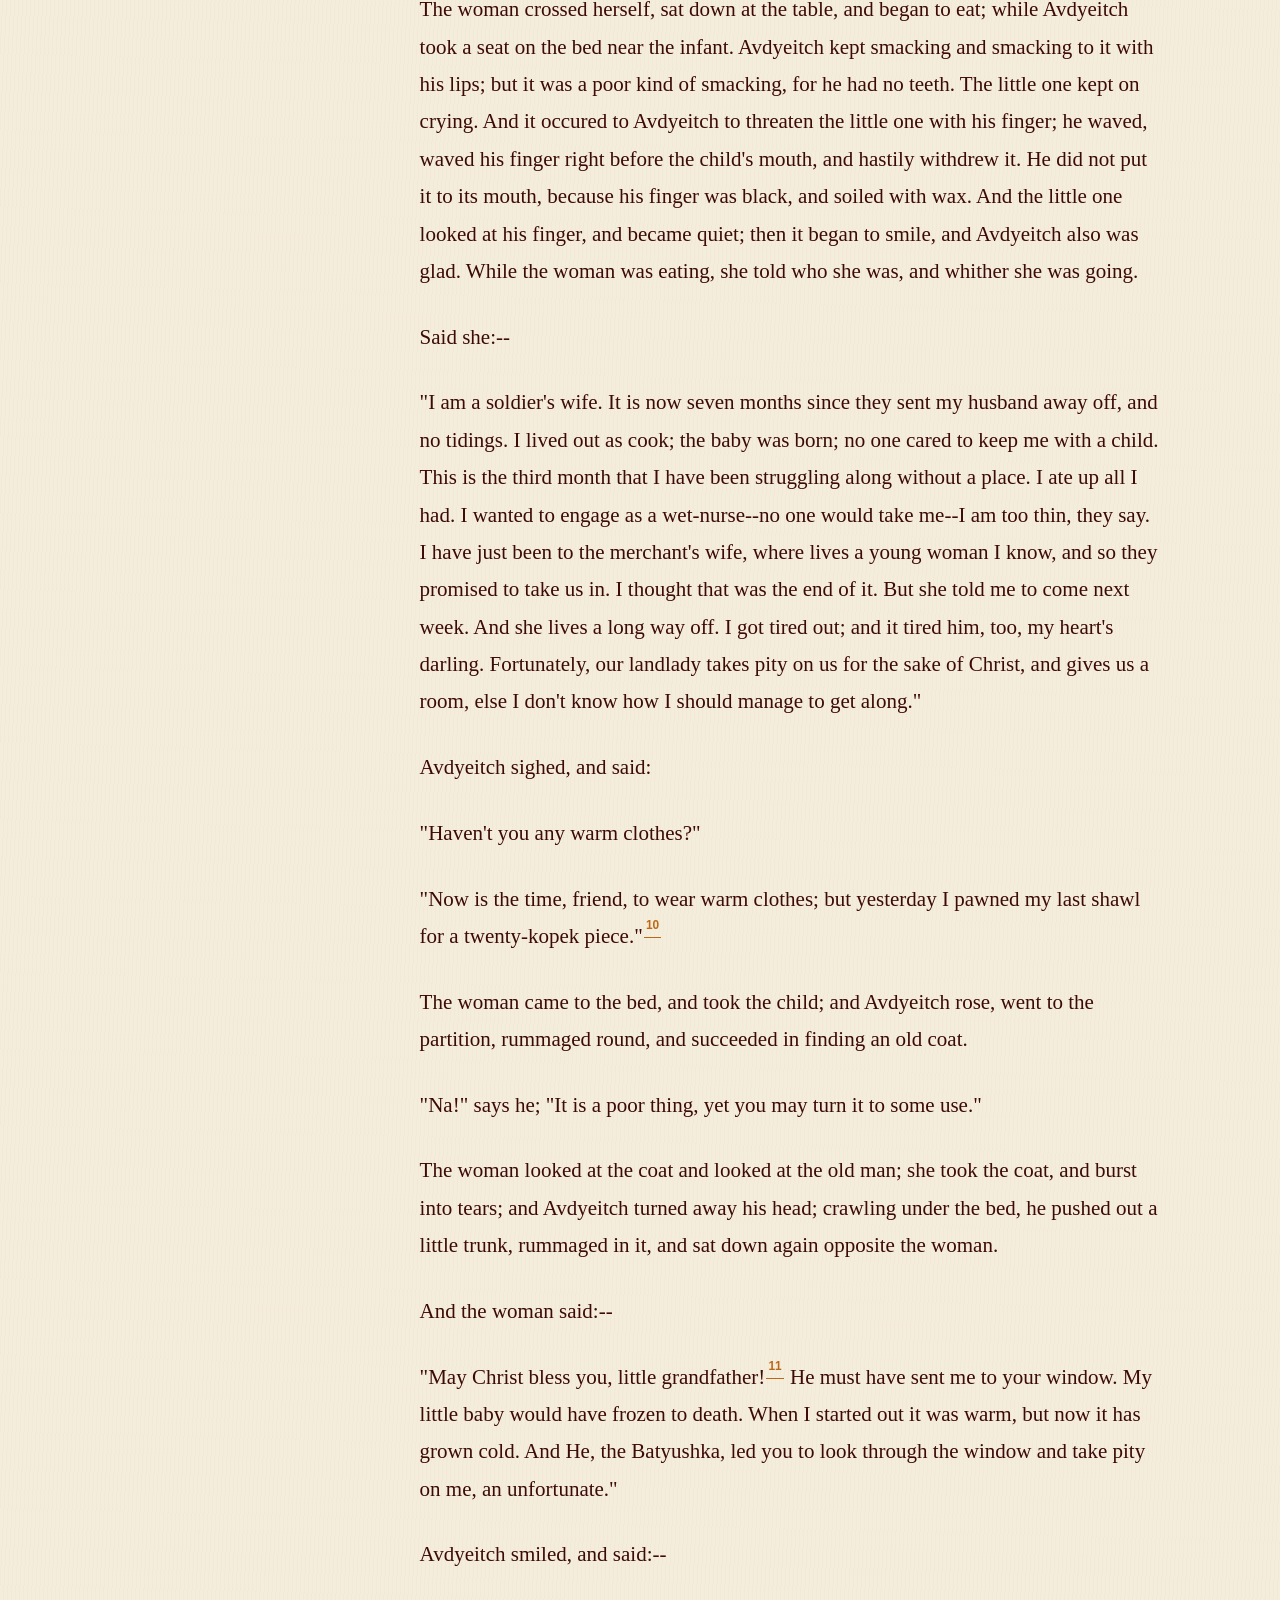
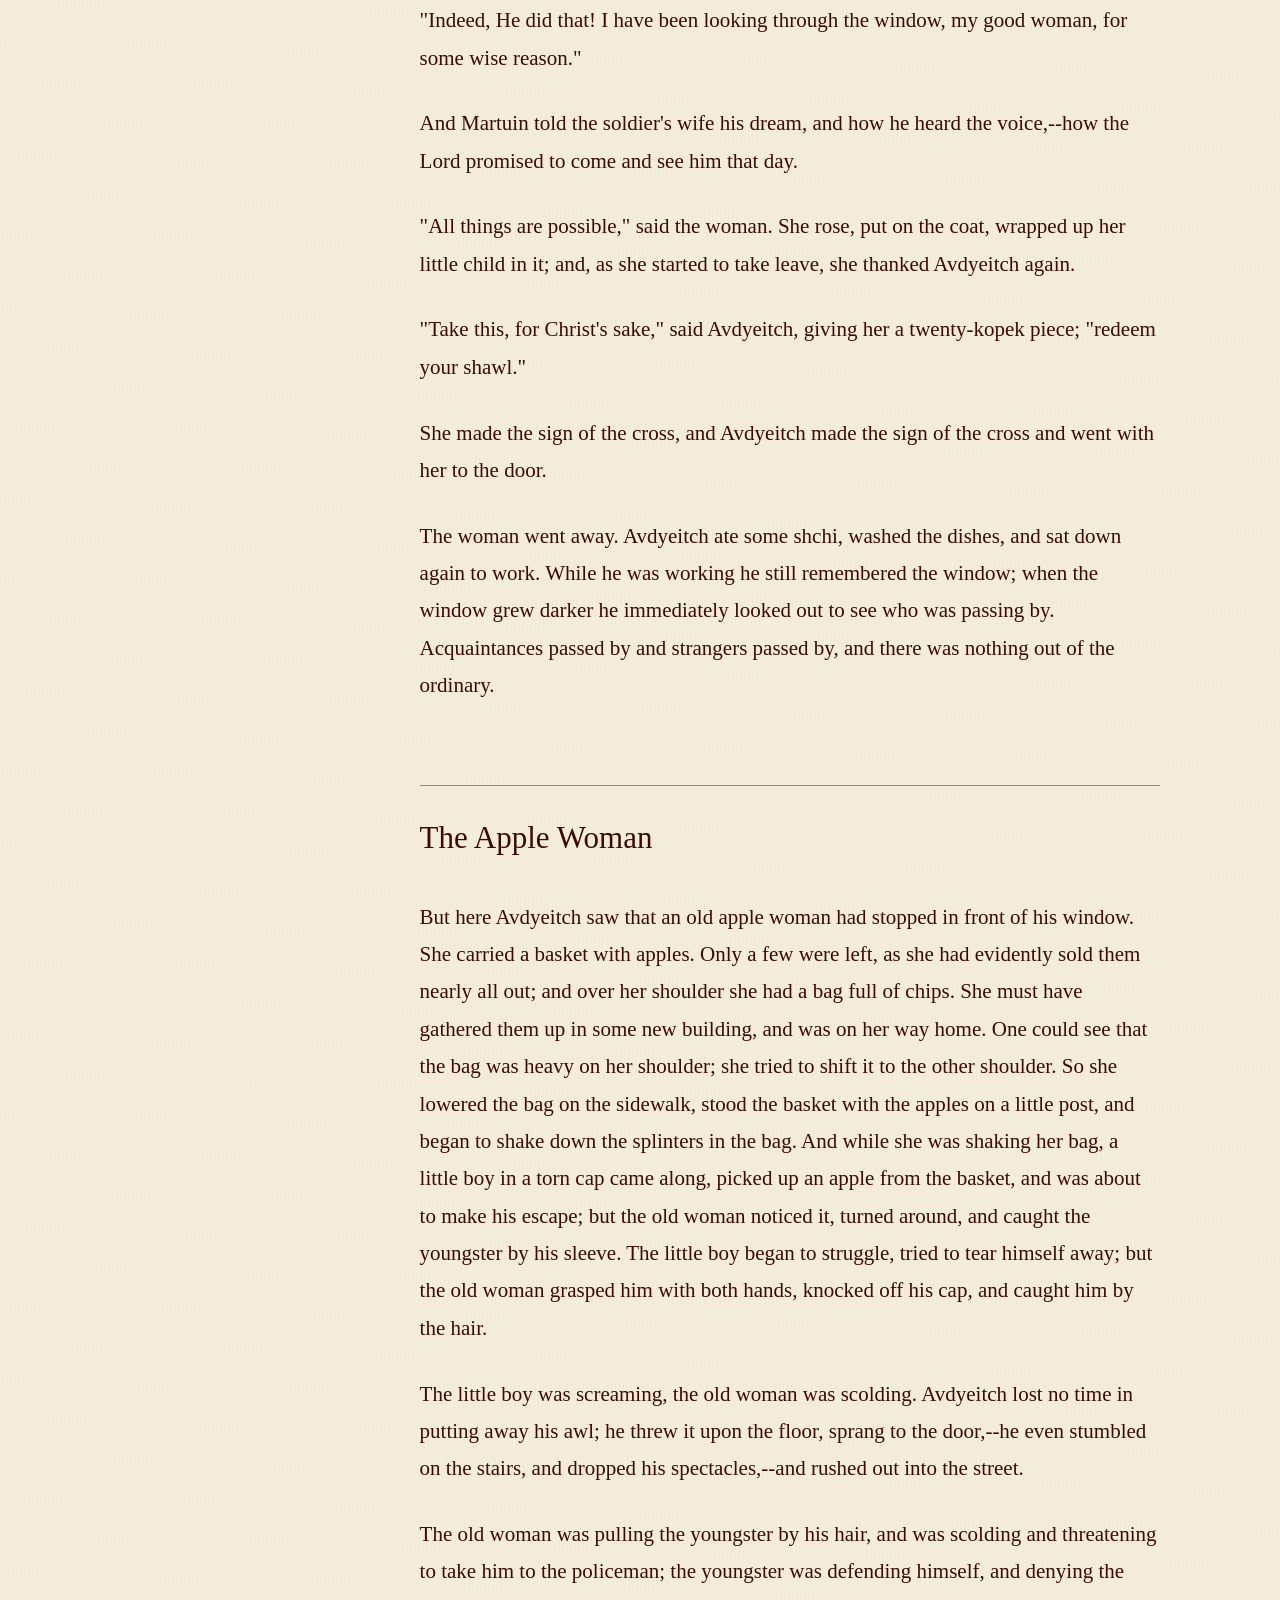
==== commit 041197c8: "Add follow form to reading footer" ====
--- a/read/index.html
+++ b/read/index.html
@@ -1,12 +1,17 @@
 <!doctype html>
 <html lang="en"><head><meta charset="utf-8" /><meta name="viewport" content="width=device-width, initial-scale=1" /><meta name="description" content="Read the original stories behind Papa Panov’s Special Christmas." /><title>Read the Original Stories | Papa Panov’s Special Christmas</title><link rel="stylesheet" href="/styles.css" /></head>
 <body><main>
-  <header class="site-header"><a class="wordmark" href="/" aria-label="Papa Panov home"><span>Papa Panov’s</span><strong>Special Christmas</strong></a><nav aria-label="Main navigation"><a href="/#trailer">Trailer</a><a href="/read" aria-current="page">Read the original short stories</a><a href="/#follow">Follow</a></nav></header>
+  <header class="site-header"><a class="wordmark" href="/" aria-label="Papa Panov home"><span>Papa Panov’s</span><strong>Special Christmas</strong></a><nav aria-label="Main navigation"><a href="/watch">Trailer</a><a href="/read" aria-current="page">Read the original short stories</a><a href="#follow">Follow</a></nav></header>
   <section class="reading-page">
     <header class="reading-intro"><p class="eyebrow">The original stories</p><h1>Read Papa Panov.</h1><p>Choose a version and settle in.</p></header>
     <div class="story-picker" role="tablist" aria-label="Choose a story"><button type="button" role="tab" aria-selected="true" aria-controls="story-panel" data-story="tolstoy"><span>Tolstoy</span><strong>Where Love Is, There God Is Also</strong></button><button type="button" role="tab" aria-selected="false" aria-controls="story-panel" data-story="saillens"><span>Saillens</span><strong>Le Père Martin</strong></button></div>
     <div class="reading-shell" id="story-panel" tabindex="-1" aria-live="polite"><p class="story-loading">Opening the story…</p></div>
   </section>
   <button type="button" class="back-to-top" aria-label="Back to top"><span>Back to top</span><b aria-hidden="true">↑</b></button>
-  <footer><p>© 2026 Leo’s Toy Store LLC</p><div class="footer-social"><a href="https://www.facebook.com/papapanov/" target="_blank" rel="noopener noreferrer" aria-label="Facebook"><svg viewBox="0 0 24 24" aria-hidden="true"><path d="M14 8h3V4h-3c-3.3 0-5 2-5 5v2H6v4h3v7h4v-7h3.4l.6-4h-4V9c0-.7.3-1 1-1Z"/></svg></a><a href="https://www.instagram.com/papa.panov/" target="_blank" rel="noopener noreferrer" aria-label="Instagram"><svg viewBox="0 0 24 24" aria-hidden="true"><rect x="3" y="3" width="18" height="18" rx="5"/><circle cx="12" cy="12" r="4.2"/><circle cx="17.4" cy="6.7" r="1" class="fill-dot"/></svg></a></div><p>Papa Panov’s Special Christmas</p></footer>
-</main><script src="/read/read.js"></script></body></html>
+  <footer class="site-footer" id="follow">
+    <div class="footer-follow"><div class="newsletter-intro"><p class="eyebrow">Stay near the shop</p><h2>Follow Papa Panov.</h2><p>Receive occasional updates about the film, screenings, and where you can watch.</p></div>
+      <div id="mlb2-45677846" class="ml-form-embedContainer ml-subscribe-form ml-subscribe-form-45677846"><div class="row-form"><form class="ml-block-form newsletter-form" action="https://assets.mailerlite.com/jsonp/1650855/forms/198001845813118674/subscribe" method="post" target="_blank"><div class="newsletter-fields"><label><span>Email address</span><input aria-label="Email address" aria-required="true" type="email" class="form-control" name="fields[email]" placeholder="you@example.com" autocomplete="email" required /></label><label><span>Name</span><input aria-label="Name" aria-required="true" type="text" class="form-control" name="fields[name]" placeholder="Your name" autocomplete="name" required /></label><label><span>ZIP code <small>optional</small></span><input aria-label="ZIP code" type="text" class="form-control" name="fields[zip_code]" placeholder="ZIP code" autocomplete="postal-code" inputmode="numeric" /></label></div><label class="consent-row" for="checkbox-read-45677846"><input name="fields[country][]" aria-label="Consent to receive email" aria-required="true" type="checkbox" value="I consent to receive occasional email from Papa Panov's Special Christmas." id="checkbox-read-45677846" required /><span>I consent to receive occasional email from <i>Papa Panov’s Special Christmas</i>.</span></label><input type="hidden" name="ml-submit" value="1" /><input type="hidden" name="anticsrf" value="true" /><div class="ml-form-embedSubmit"><button type="submit" class="primary newsletter-submit">Follow Papa Panov</button><button disabled hidden type="button" class="loading newsletter-submit">Joining…</button></div></form></div><div class="row-success newsletter-success" hidden role="status"><p class="eyebrow">Thank you</p><h3>You’re now following Papa Panov.</h3><p>You have successfully joined our subscriber list.</p></div></div>
+    </div>
+    <div class="footer-bottom"><p>© 2026 Leo’s Toy Store LLC</p><div class="footer-social"><a href="https://www.facebook.com/papapanov/" target="_blank" rel="noopener noreferrer" aria-label="Facebook"><svg viewBox="0 0 24 24" aria-hidden="true"><path d="M14 8h3V4h-3c-3.3 0-5 2-5 5v2H6v4h3v7h4v-7h3.4l.6-4h-4V9c0-.7.3-1 1-1Z"/></svg></a><a href="https://www.instagram.com/papa.panov/" target="_blank" rel="noopener noreferrer" aria-label="Instagram"><svg viewBox="0 0 24 24" aria-hidden="true"><rect x="3" y="3" width="18" height="18" rx="5"/><circle cx="12" cy="12" r="4.2"/><circle cx="17.4" cy="6.7" r="1" class="fill-dot"/></svg></a></div><p>Papa Panov’s Special Christmas</p></div>
+  </footer>
+</main><script src="https://groot.mailerlite.com/js/w/webforms.min.js?v83147fa8ce2d95cb73ece7f28b469519"></script><script src="/script.js"></script><script src="/read/read.js"></script></body></html>
--- a/styles.css
+++ b/styles.css
@@ -111,18 +111,19 @@
   text-transform: uppercase;
 }
 
-.newsletter-section {
+.site-footer {
+  margin-top: 0;
+  color: var(--paper-light);
+  background: var(--ink);
+}
+.footer-follow {
   width: min(1320px, calc(100% - 64px));
-  margin: 0 auto 150px;
-  padding: clamp(54px, 7vw, 96px);
+  margin: 0 auto;
+  padding: clamp(54px, 7vw, 88px) 0;
   display: grid;
   grid-template-columns: minmax(0, .9fr) minmax(380px, 1.1fr);
   gap: clamp(52px, 8vw, 120px);
   align-items: center;
-  color: var(--paper-light);
-  background: var(--ink);
-  border: 1px solid rgba(87,13,11,.38);
-  box-shadow: 18px 20px 0 rgba(87,13,11,.08);
 }
 .newsletter-intro .eyebrow {
   margin-bottom: 20px;
@@ -228,14 +229,14 @@
   font: 16px/1.6 Arial, Helvetica, sans-serif;
 }
 
-footer {
+.footer-bottom {
   min-height: 110px;
   padding: 0 max(32px, calc((100% - 1320px) / 2));
   display: flex;
   align-items: center;
   justify-content: space-between;
   color: var(--paper);
-  background: var(--ink);
+  border-top: 1px solid rgba(245,237,219,.2);
   font: 700 9px/1 Arial, Helvetica, sans-serif;
   letter-spacing: .2em;
   text-transform: uppercase;
@@ -302,7 +303,7 @@
 .back-to-top b { color: #e39c48; font-size: 17px; font-weight: 400; }
 
 @media (max-width: 980px) {
-  .newsletter-section {
+  .footer-follow {
     grid-template-columns: 1fr;
   }
   .reading-layout { grid-template-columns: 1fr; gap: 28px; }
@@ -315,7 +316,7 @@
 }
 
 @media (max-width: 720px) {
-  .site-header, .trailer-hero, .newsletter-section {
+  .site-header, .trailer-hero, .footer-follow {
     width: min(100% - 36px, 560px);
   }
   .site-header { height: auto; min-height: 108px; gap: 18px; }
@@ -323,15 +324,13 @@
   nav a { font-size: 9px; letter-spacing: .1em; }
   .wordmark strong { font-size: 17px; }
   .trailer-hero { min-height: calc(100vh - 90px); padding: 24px 0 40px; }
-  .newsletter-section {
-    margin-bottom: 88px;
-    padding: 58px 24px;
+  .footer-follow {
+    padding: 58px 0;
     gap: 46px;
-    box-shadow: 8px 10px 0 rgba(87,13,11,.08);
   }
   .newsletter-fields { grid-template-columns: 1fr; }
   .newsletter-fields label:first-child { grid-column: auto; }
-  footer { flex-direction: column; justify-content: center; gap: 12px; text-align: center; }
+  .footer-bottom { flex-direction: column; justify-content: center; gap: 12px; text-align: center; }
   .reading-page { width: min(100% - 36px, 560px); padding: 65px 0 90px; }
   .reading-intro { margin-bottom: 38px; }
   .story-picker { grid-template-columns: 1fr; margin-bottom: 58px; }
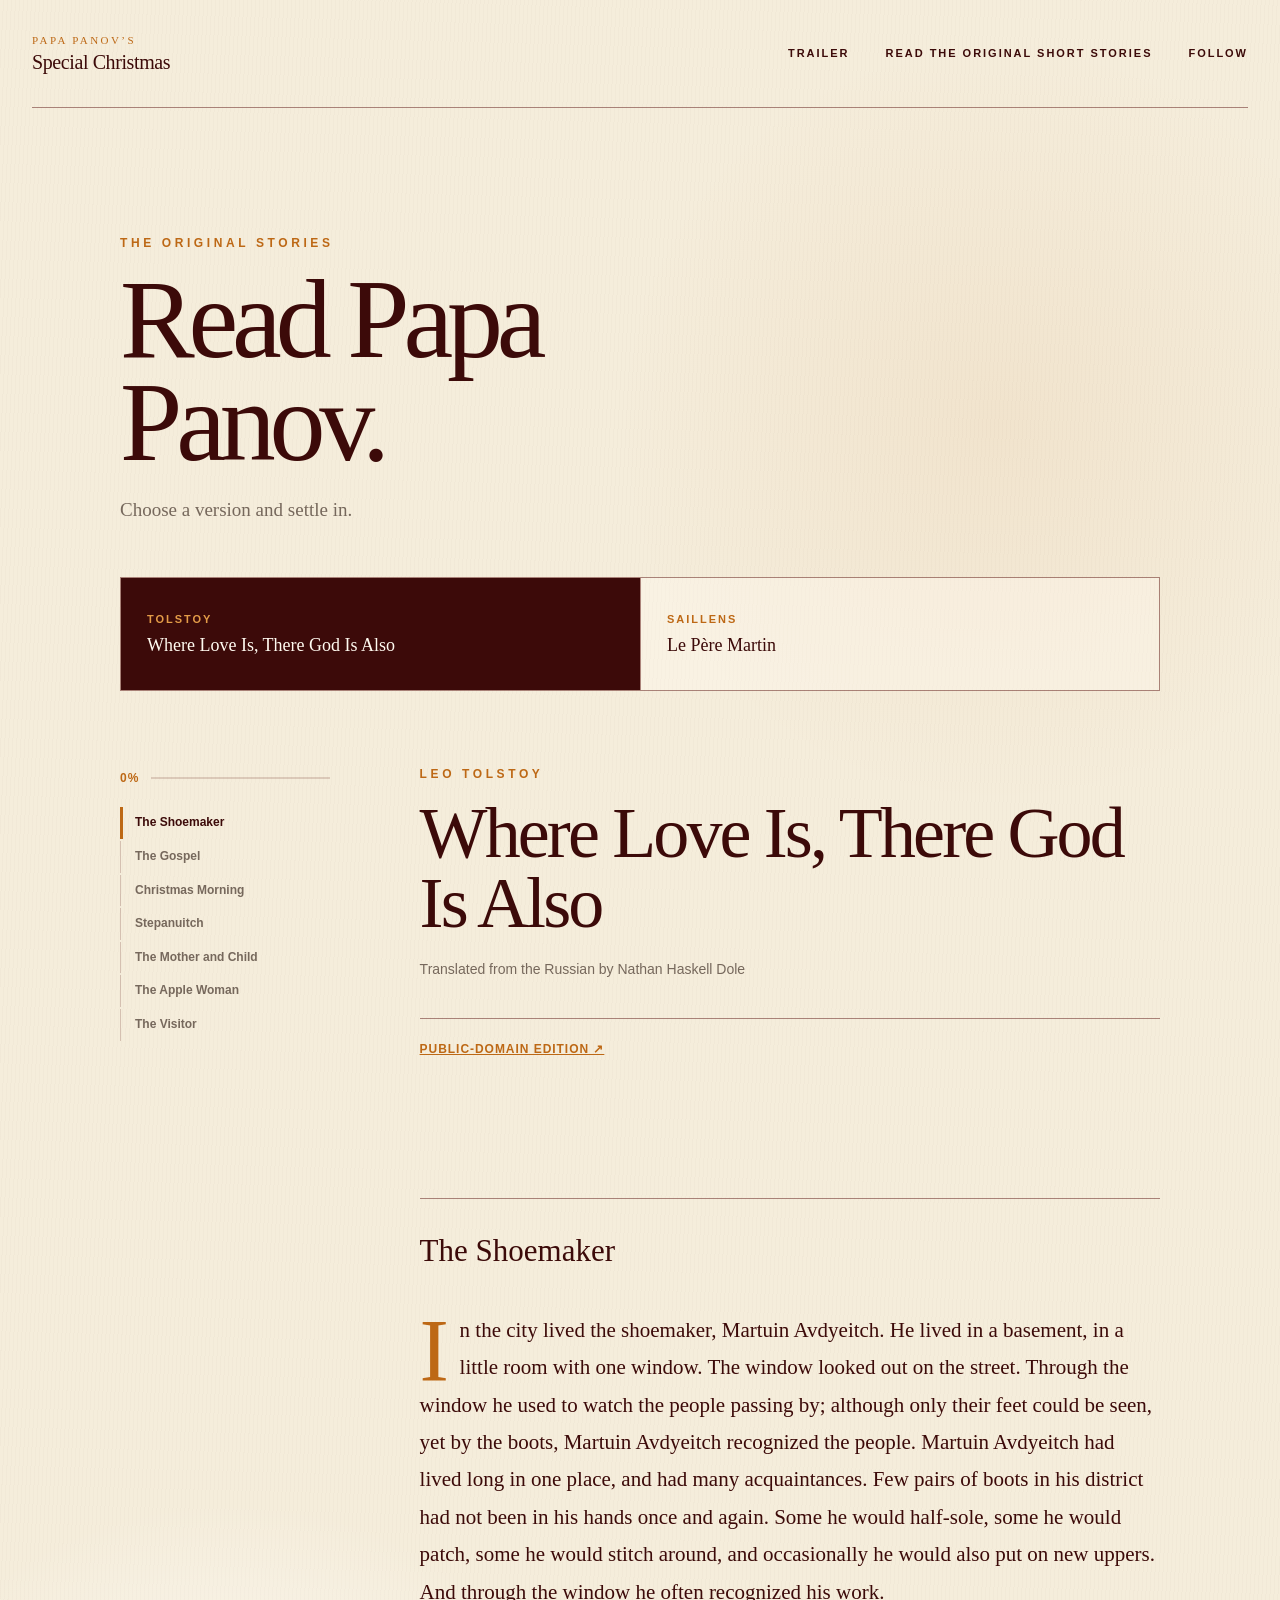
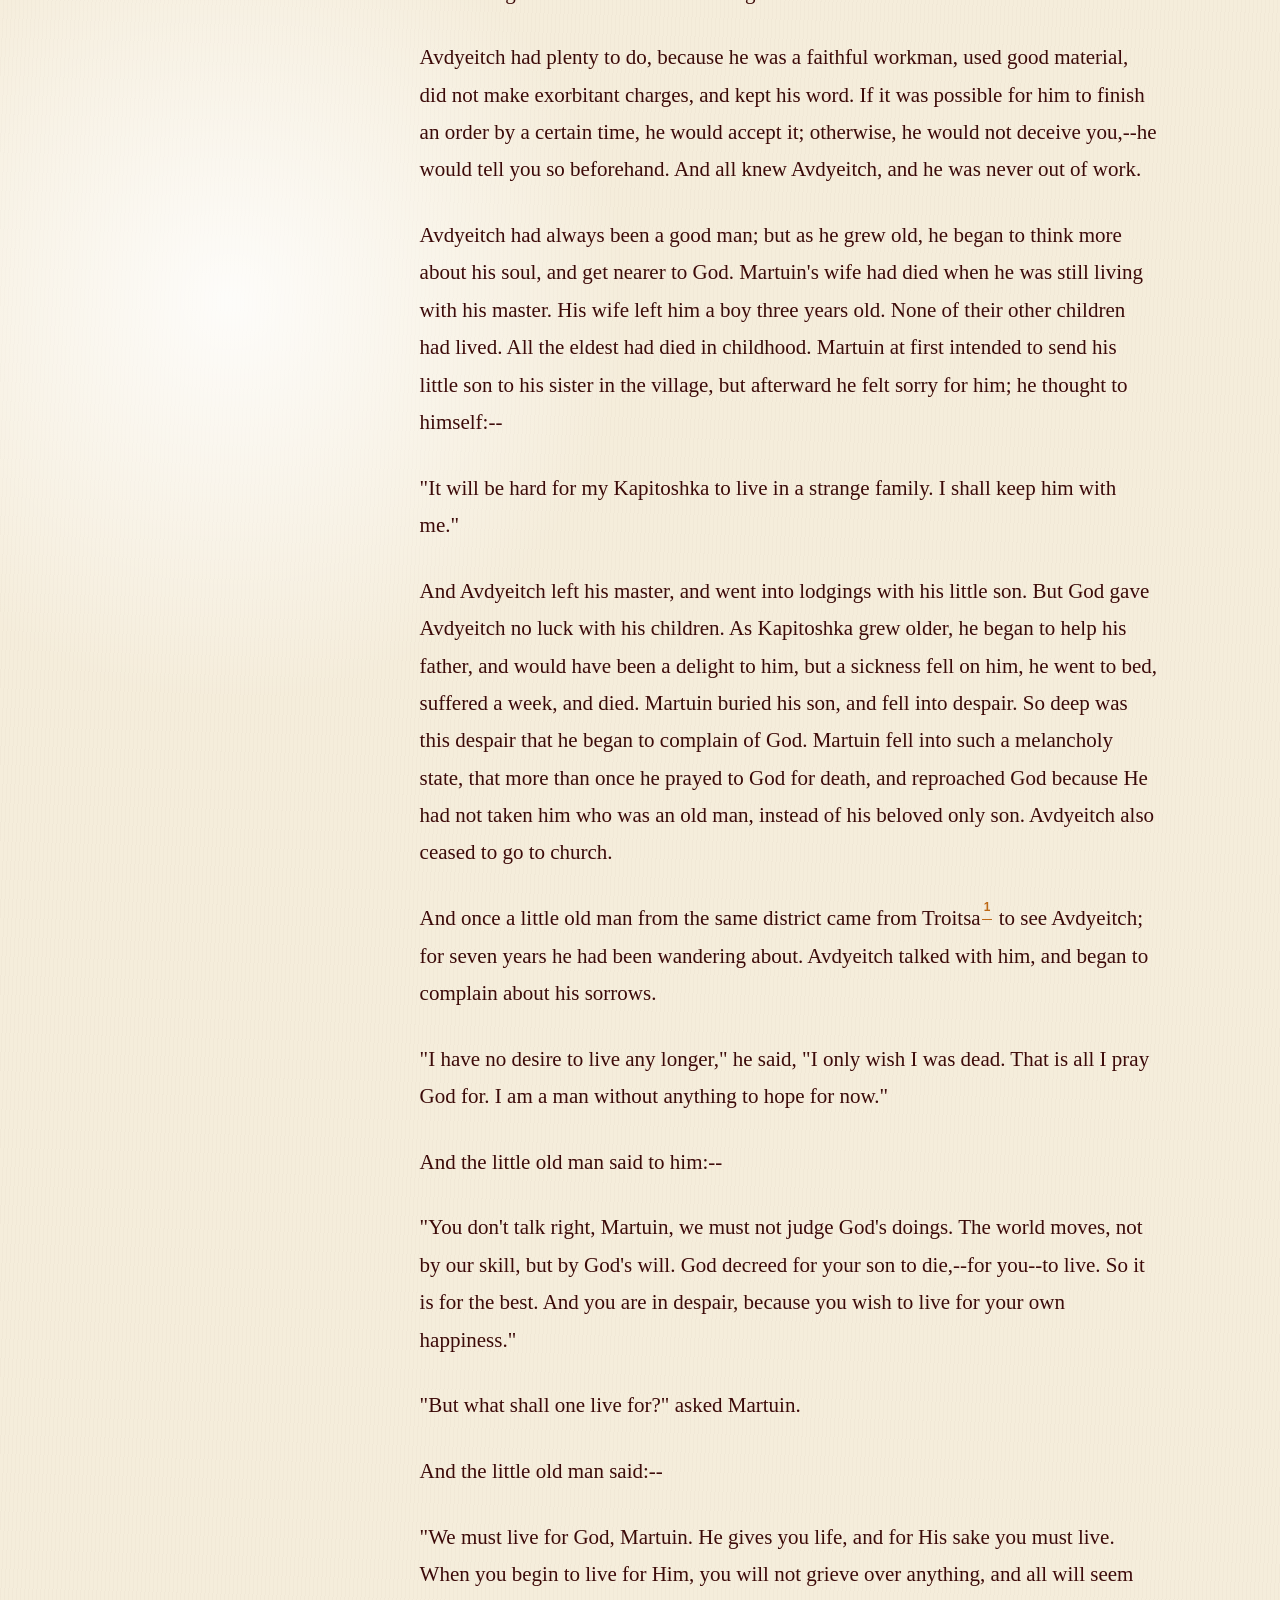
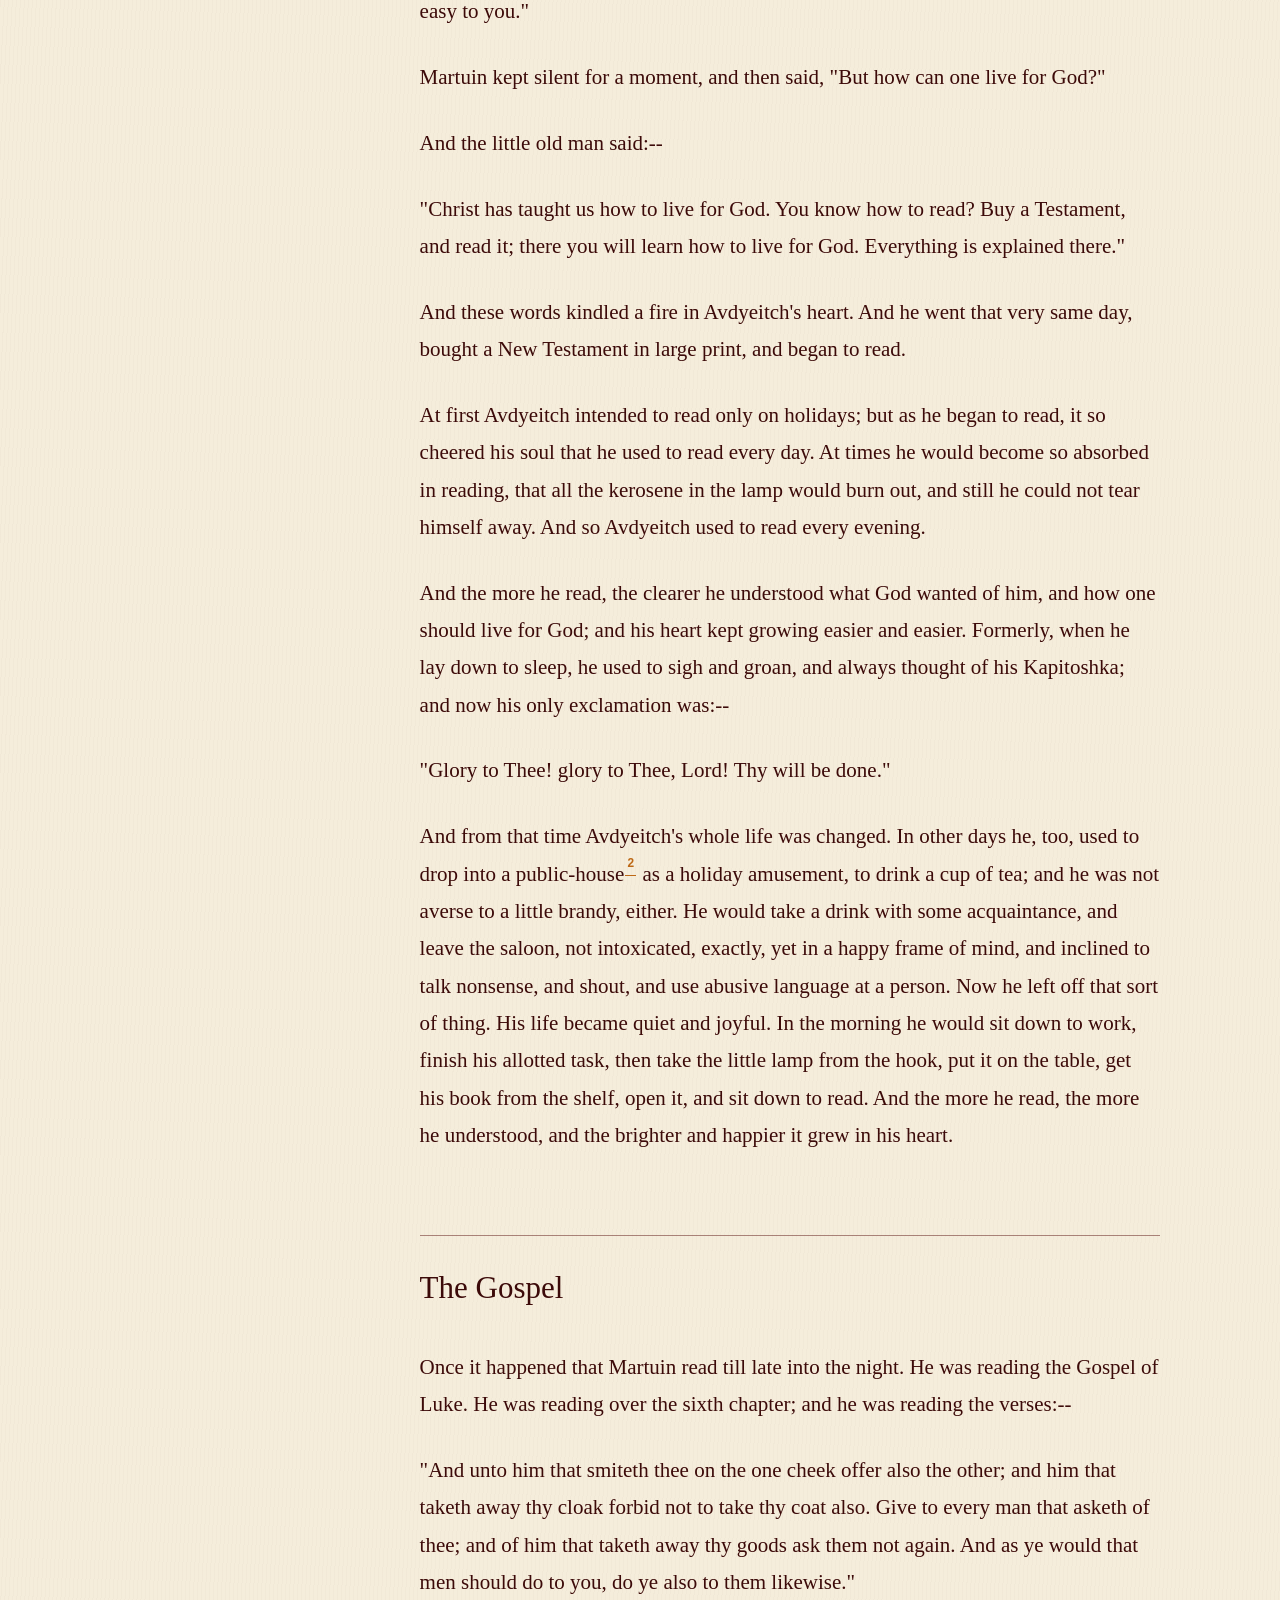
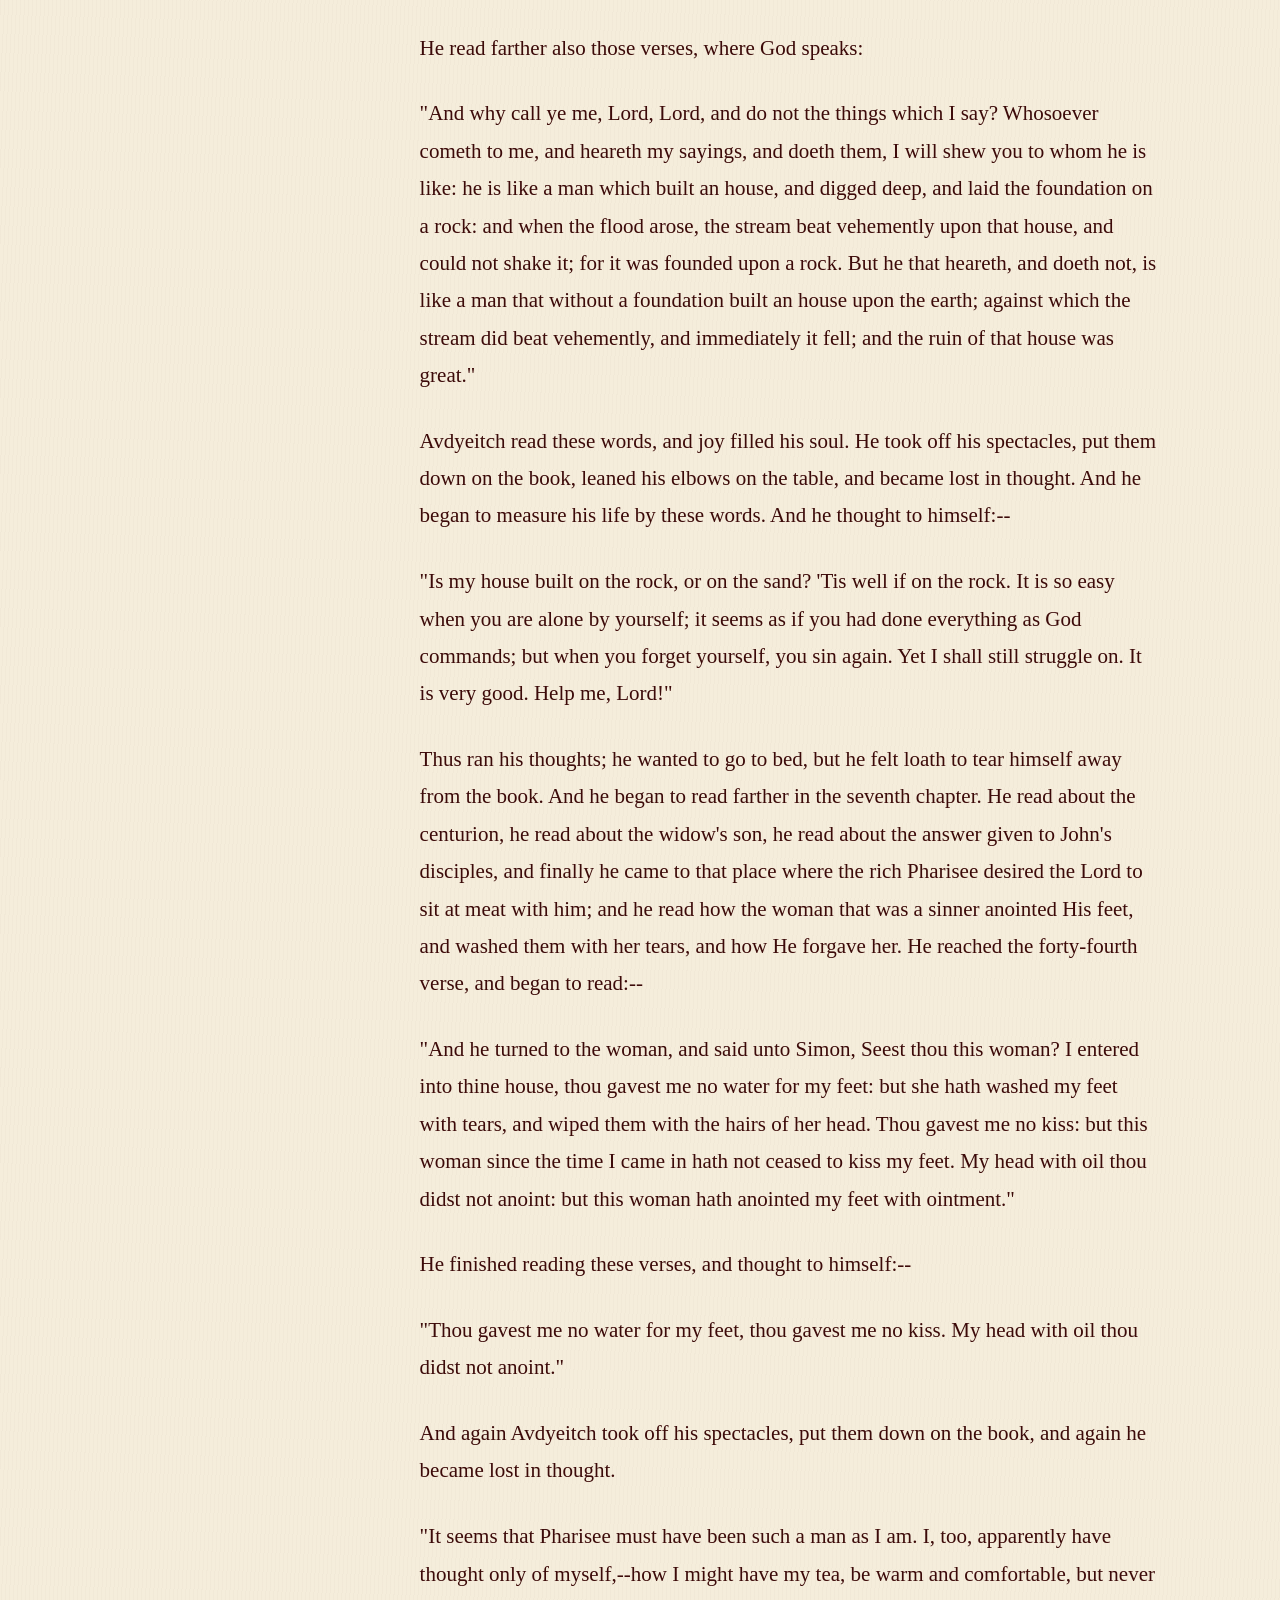
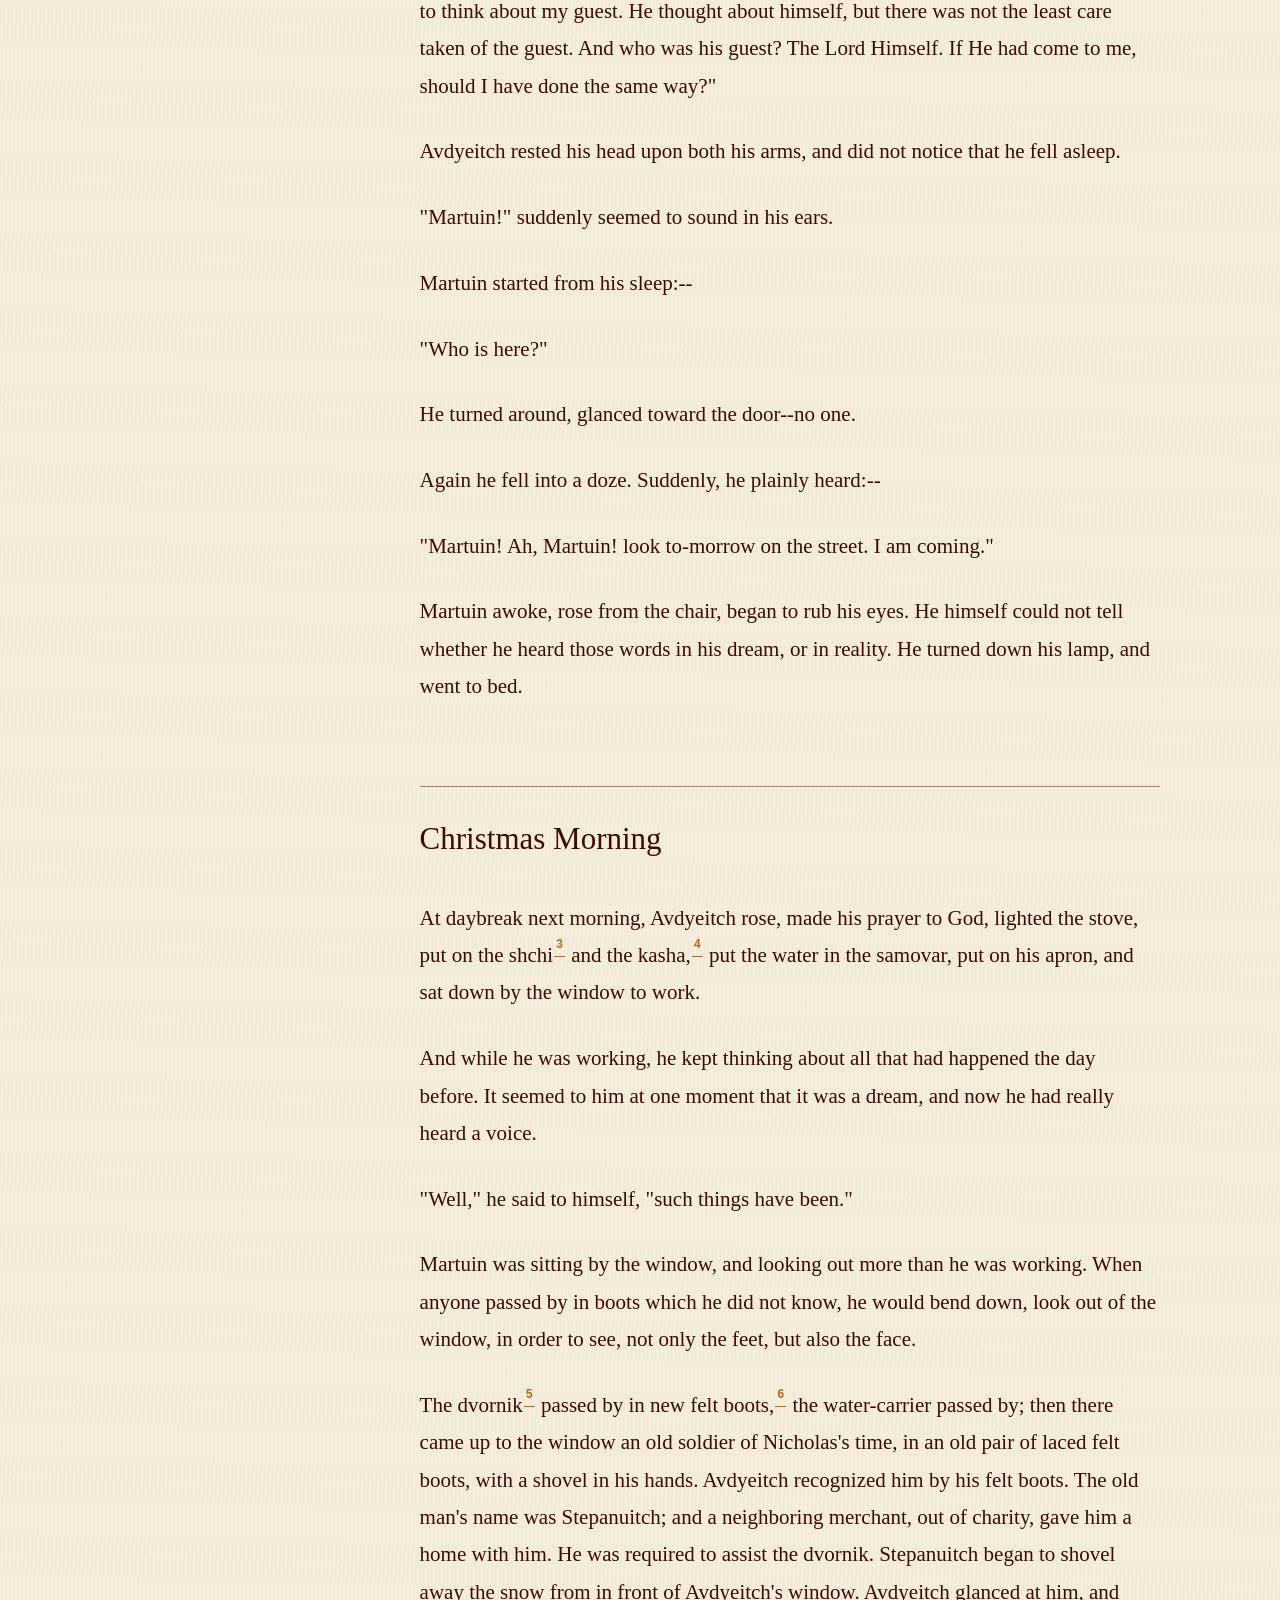
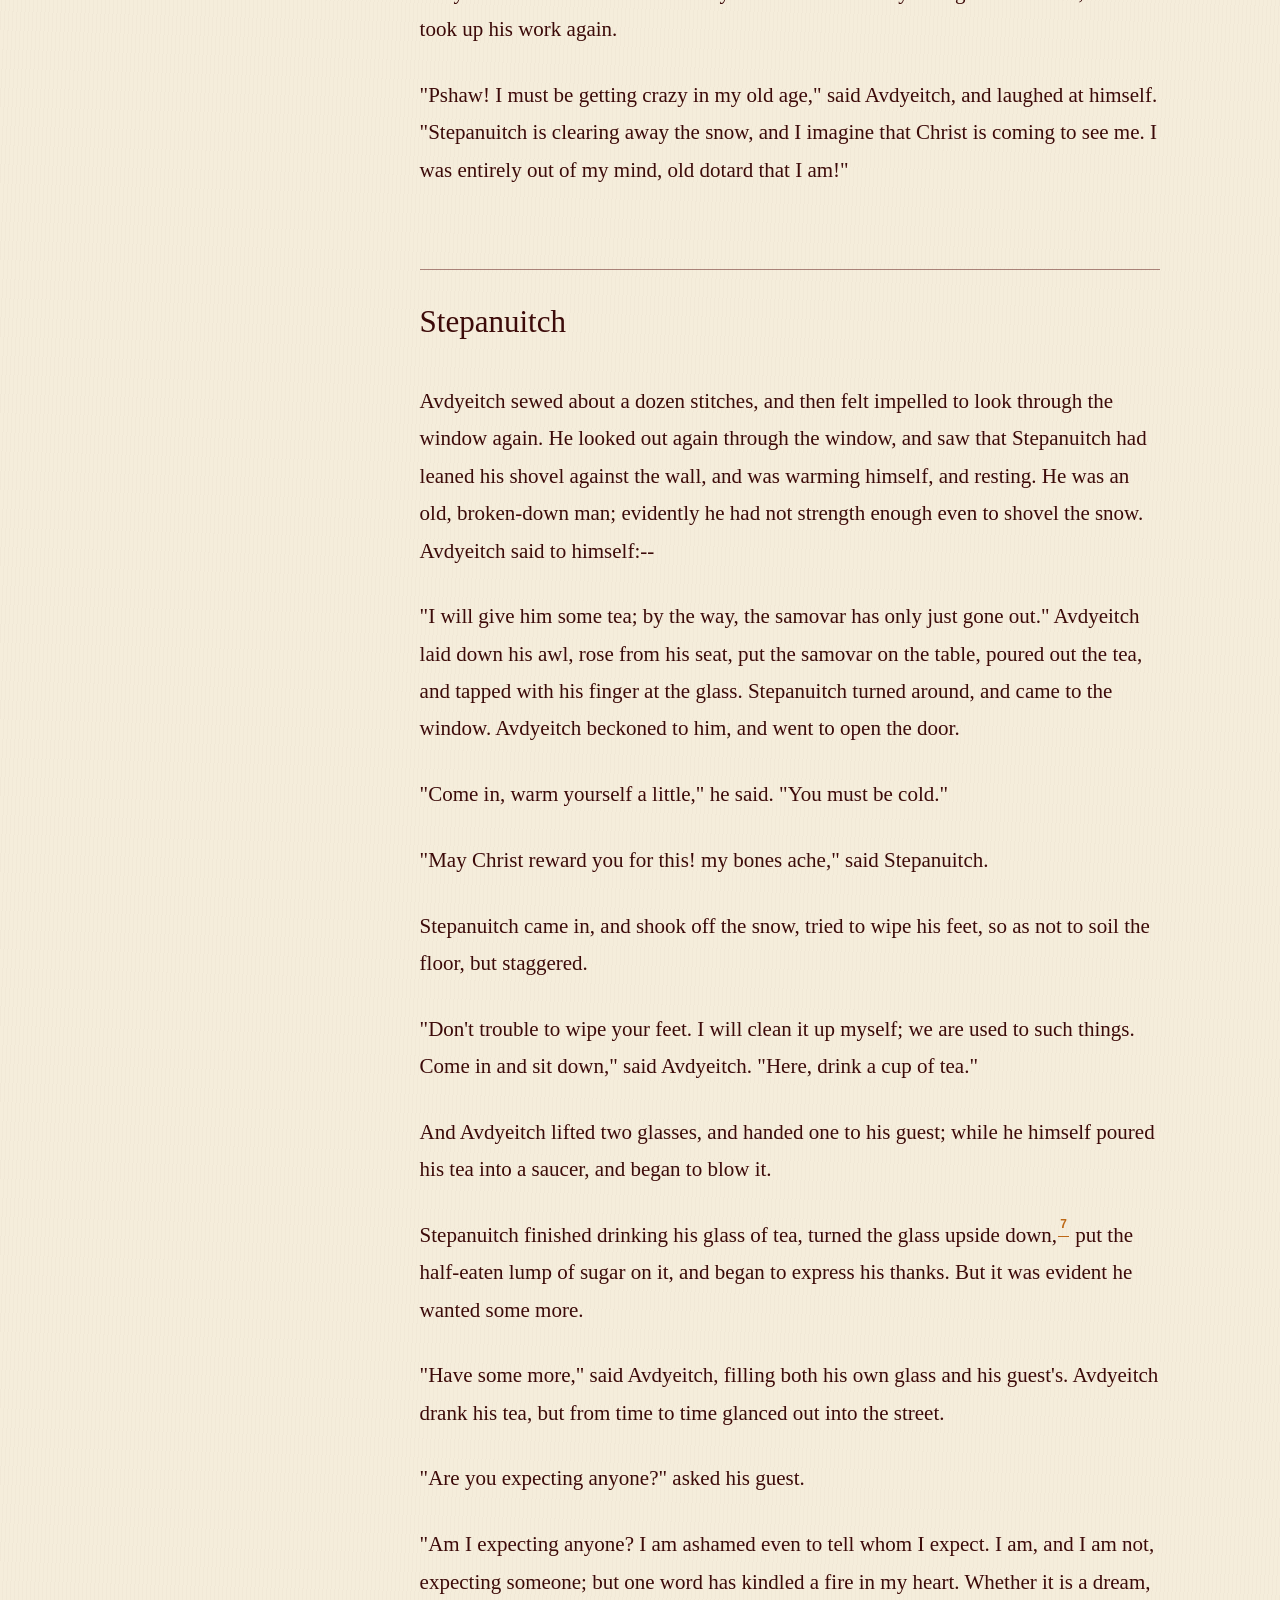
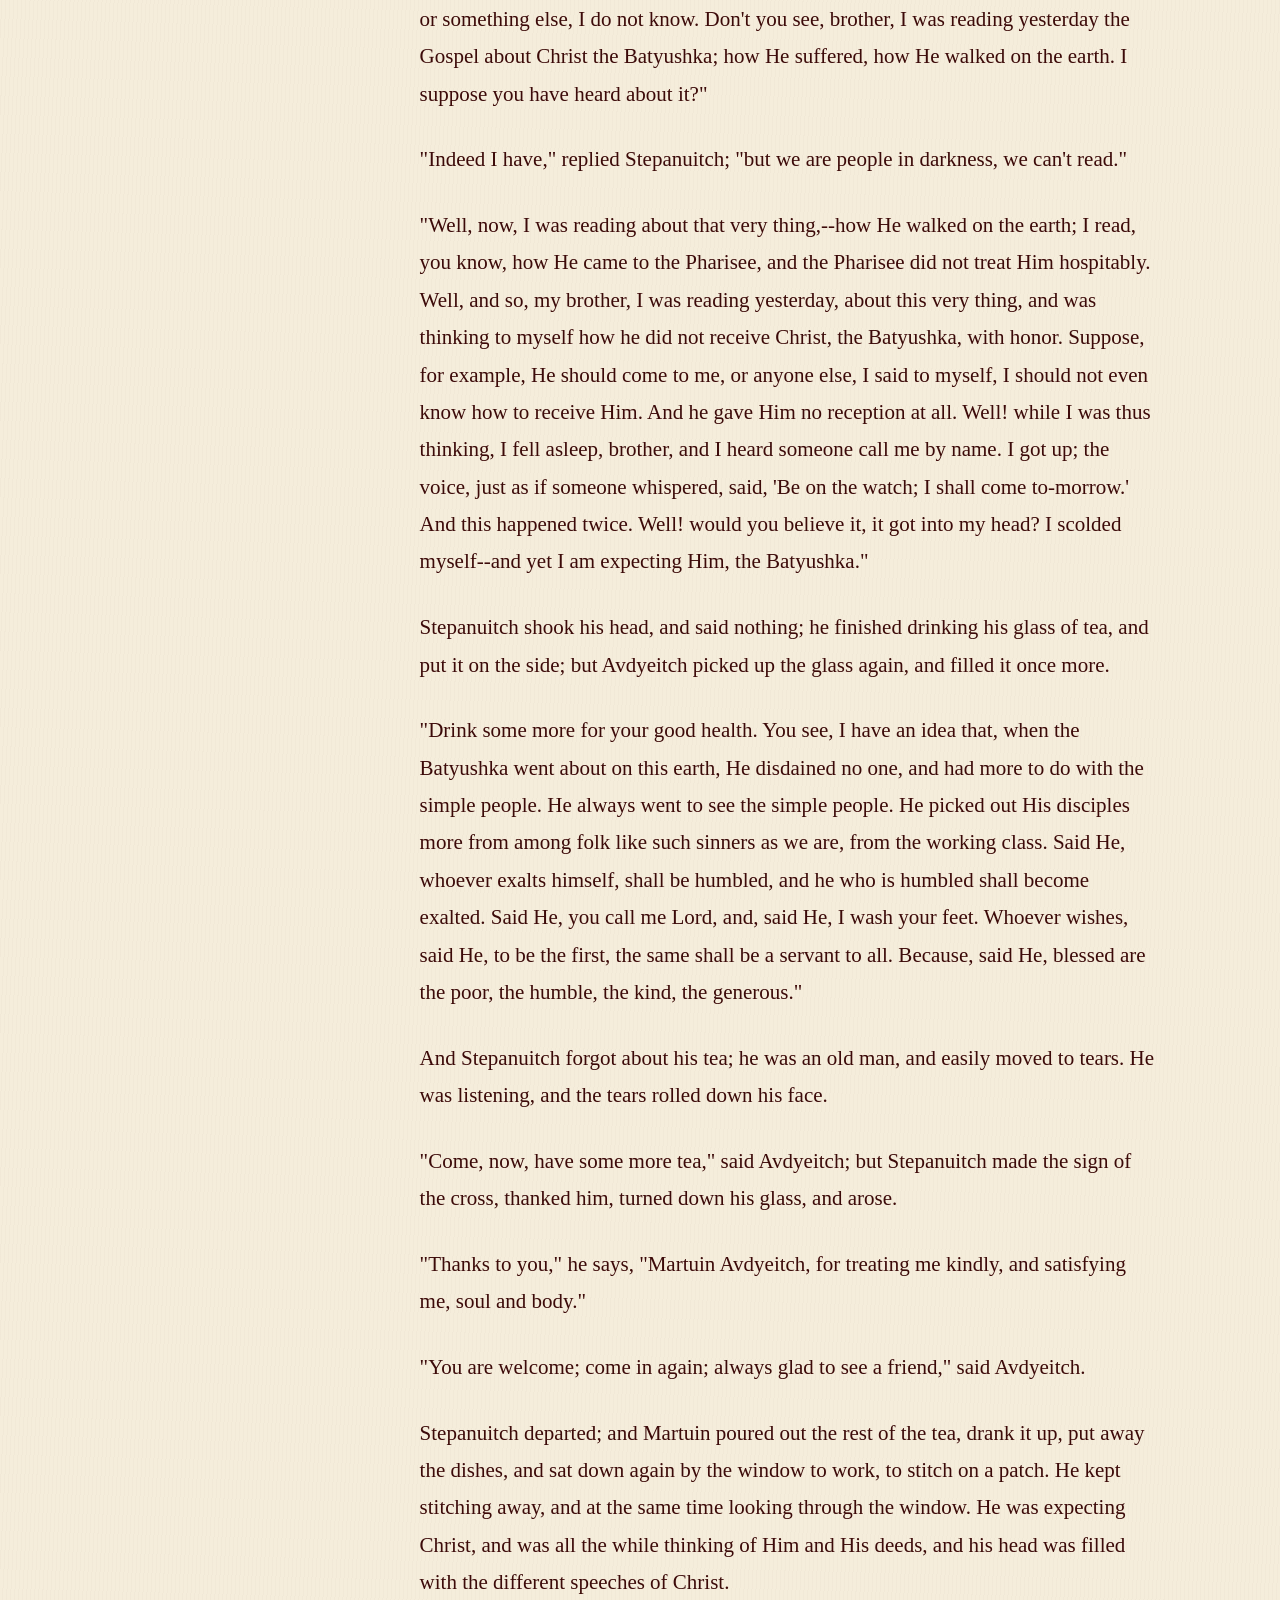
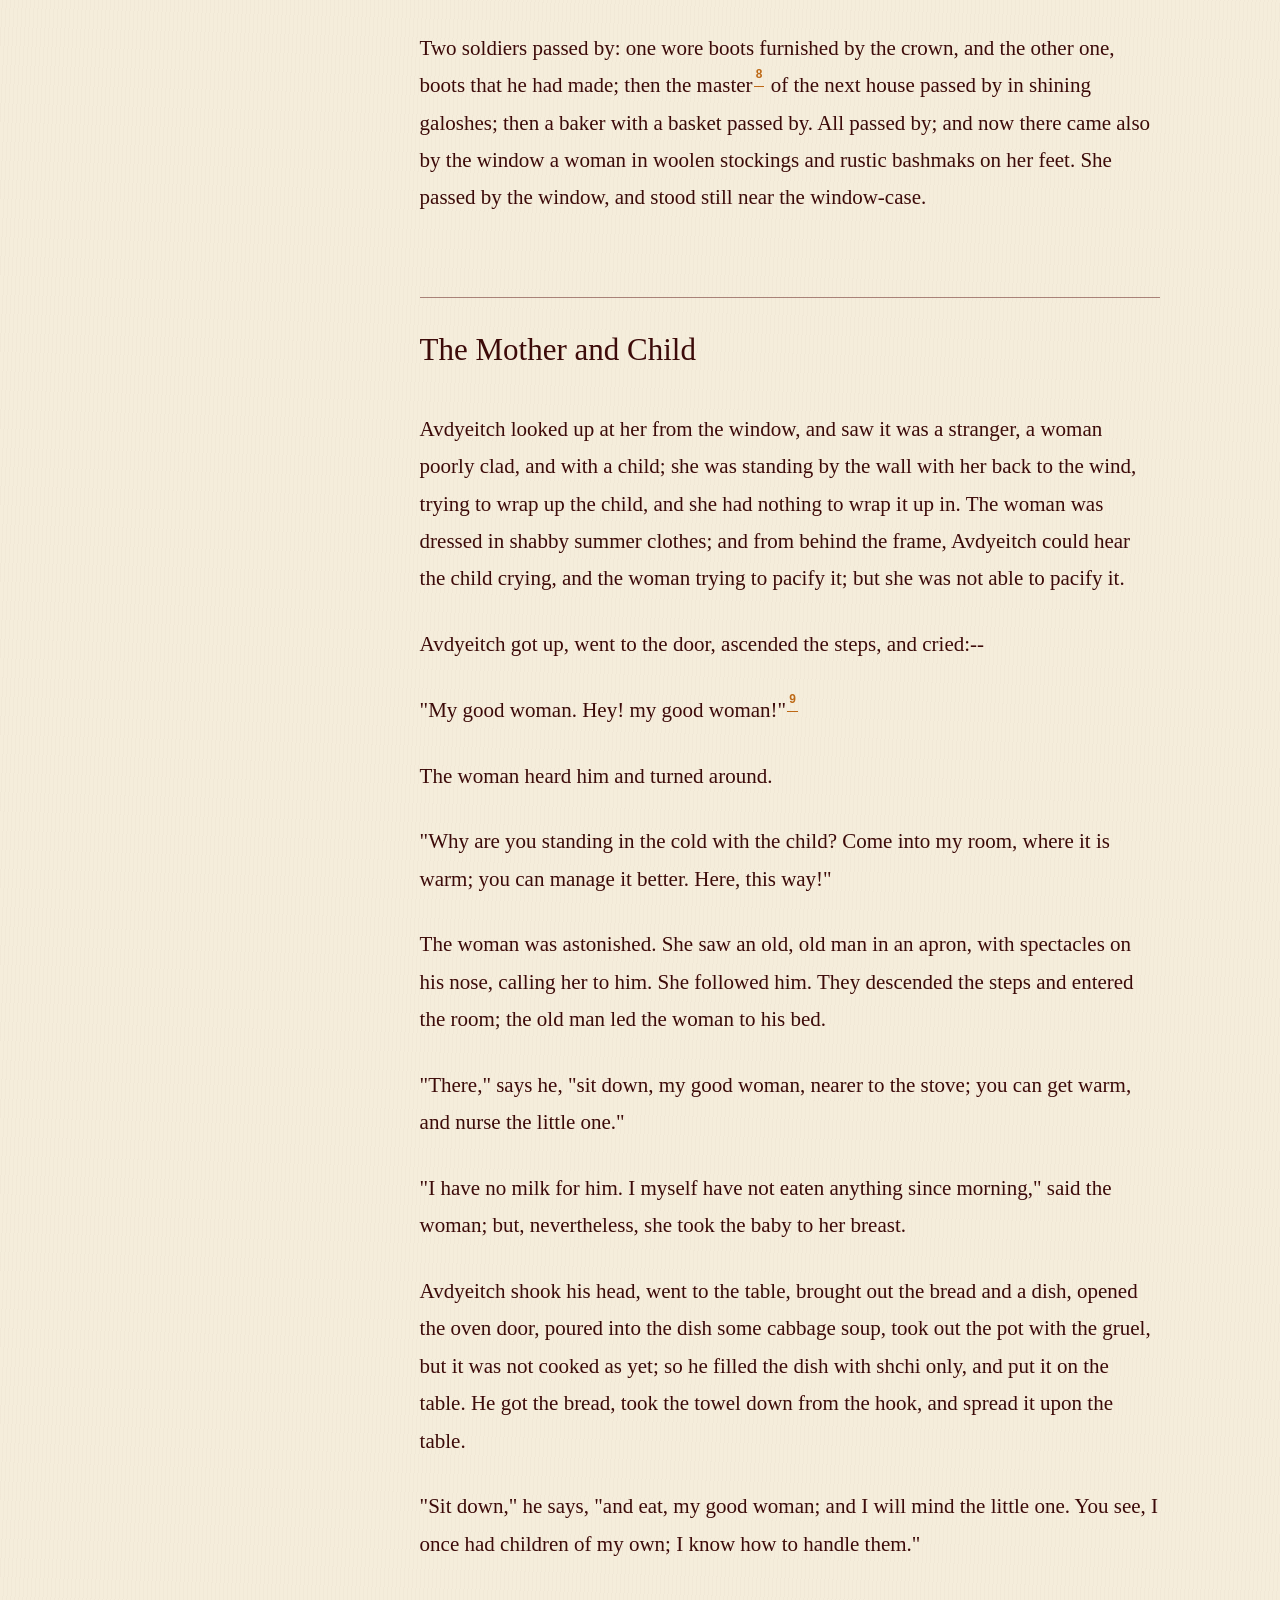
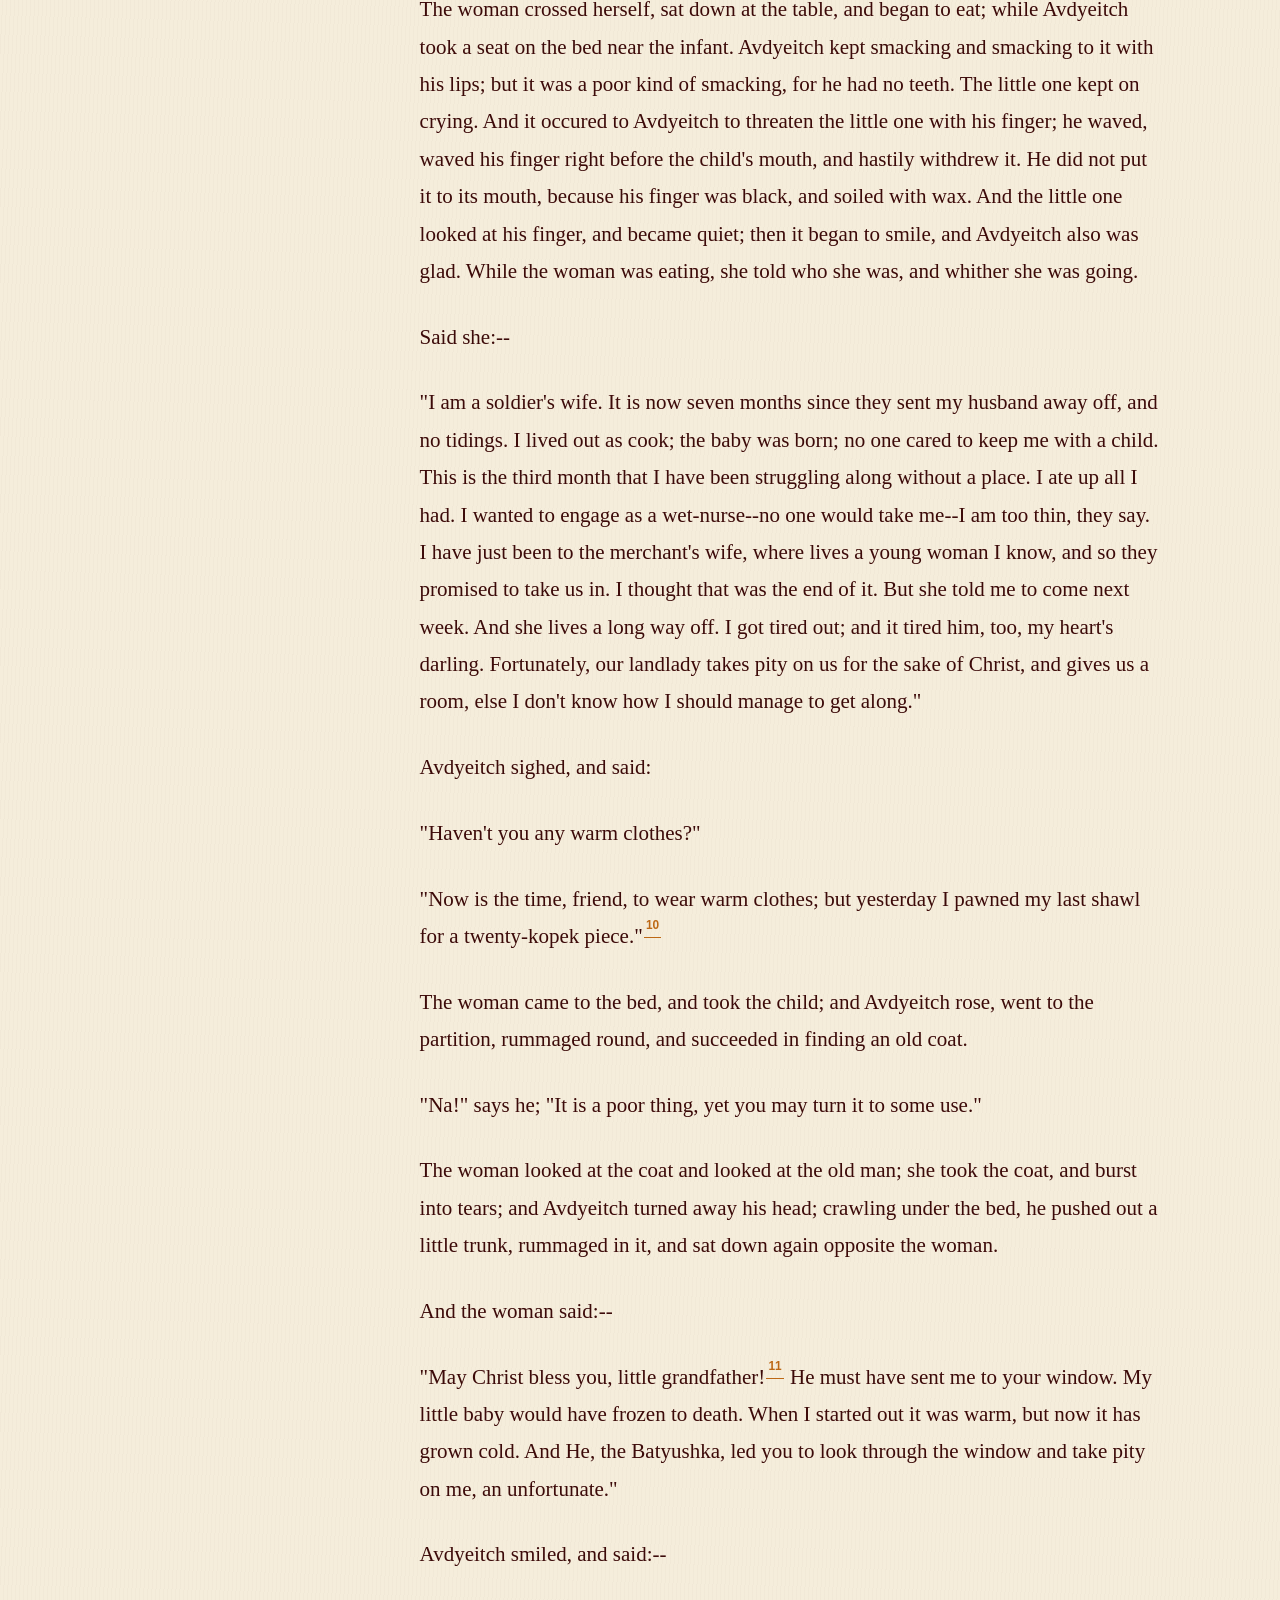
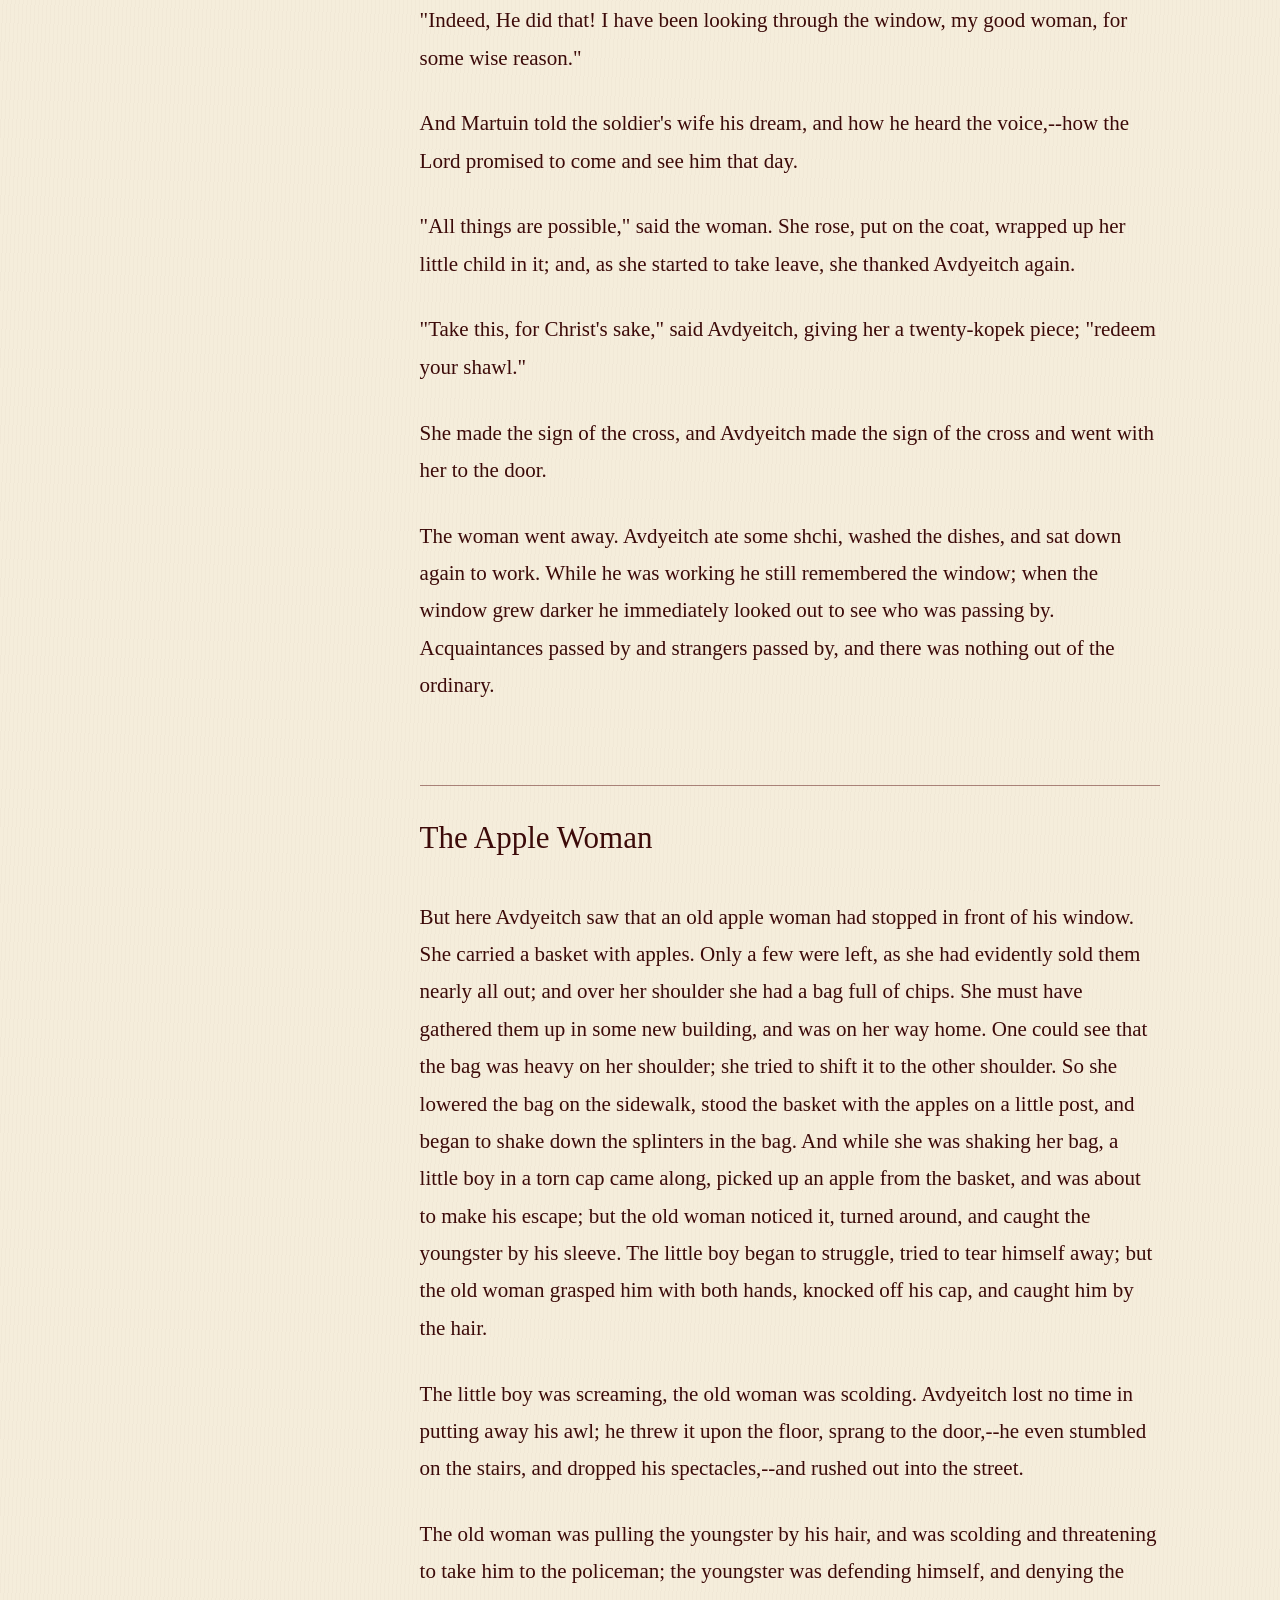
==== commit 276ed5e4: "Link reader to privacy policy" ====
--- a/read/index.html
+++ b/read/index.html
@@ -1,7 +1,7 @@
 <!doctype html>
-<html lang="en"><head><meta charset="utf-8" /><meta name="viewport" content="width=device-width, initial-scale=1" /><meta name="description" content="Read the original stories behind Papa Panov’s Special Christmas." /><title>Read the Original Stories | Papa Panov’s Special Christmas</title><link rel="stylesheet" href="/styles.css" /></head>
+<html lang="en"><head><meta charset="utf-8" /><meta name="viewport" content="width=device-width, initial-scale=1" /><meta name="description" content="Read the original stories behind Papa Panov’s Special Christmas." /><title>Read the Original Stories | Papa Panov’s Special Christmas</title><link rel="icon" href="/favicon.svg" type="image/svg+xml" /><link rel="stylesheet" href="/styles.css" /></head>
 <body><main>
-  <header class="site-header"><a class="wordmark" href="/" aria-label="Papa Panov home"><span>Papa Panov’s</span><strong>Special Christmas</strong></a><nav aria-label="Main navigation"><a href="/watch">Trailer</a><a href="/read" aria-current="page">Read the original short stories</a><a href="#follow">Follow</a></nav></header>
+  <header class="site-header"><a class="wordmark" href="/" aria-label="Papa Panov home"><span>Papa Panov’s</span><strong>Special Christmas</strong></a><nav aria-label="Main navigation"><a href="/#trailer">Trailer</a><a href="/read" aria-current="page">Read the original short stories</a><a href="#follow">Follow</a></nav></header>
   <section class="reading-page">
     <header class="reading-intro"><p class="eyebrow">The original stories</p><h1>Read Papa Panov.</h1><p>Choose a version and settle in.</p></header>
     <div class="story-picker" role="tablist" aria-label="Choose a story"><button type="button" role="tab" aria-selected="true" aria-controls="story-panel" data-story="tolstoy"><span>Tolstoy</span><strong>Where Love Is, There God Is Also</strong></button><button type="button" role="tab" aria-selected="false" aria-controls="story-panel" data-story="saillens"><span>Saillens</span><strong>Le Père Martin</strong></button></div>
@@ -10,8 +10,8 @@
   <button type="button" class="back-to-top" aria-label="Back to top"><span>Back to top</span><b aria-hidden="true">↑</b></button>
   <footer class="site-footer" id="follow">
     <div class="footer-follow"><div class="newsletter-intro"><p class="eyebrow">Stay near the shop</p><h2>Follow Papa Panov.</h2><p>Receive occasional updates about the film, screenings, and where you can watch.</p></div>
-      <div id="mlb2-45677846" class="ml-form-embedContainer ml-subscribe-form ml-subscribe-form-45677846"><div class="row-form"><form class="ml-block-form newsletter-form" action="https://assets.mailerlite.com/jsonp/1650855/forms/198001845813118674/subscribe" method="post" target="_blank"><div class="newsletter-fields"><label><span>Email address</span><input aria-label="Email address" aria-required="true" type="email" class="form-control" name="fields[email]" placeholder="you@example.com" autocomplete="email" required /></label><label><span>Name</span><input aria-label="Name" aria-required="true" type="text" class="form-control" name="fields[name]" placeholder="Your name" autocomplete="name" required /></label><label><span>ZIP code <small>optional</small></span><input aria-label="ZIP code" type="text" class="form-control" name="fields[zip_code]" placeholder="ZIP code" autocomplete="postal-code" inputmode="numeric" /></label></div><label class="consent-row" for="checkbox-read-45677846"><input name="fields[country][]" aria-label="Consent to receive email" aria-required="true" type="checkbox" value="I consent to receive occasional email from Papa Panov's Special Christmas." id="checkbox-read-45677846" required /><span>I consent to receive occasional email from <i>Papa Panov’s Special Christmas</i>.</span></label><input type="hidden" name="ml-submit" value="1" /><input type="hidden" name="anticsrf" value="true" /><div class="ml-form-embedSubmit"><button type="submit" class="primary newsletter-submit">Follow Papa Panov</button><button disabled hidden type="button" class="loading newsletter-submit">Joining…</button></div></form></div><div class="row-success newsletter-success" hidden role="status"><p class="eyebrow">Thank you</p><h3>You’re now following Papa Panov.</h3><p>You have successfully joined our subscriber list.</p></div></div>
+      <div id="mlb2-45677846" class="ml-form-embedContainer ml-subscribe-form ml-subscribe-form-45677846"><div class="row-form"><form class="ml-block-form newsletter-form" action="https://assets.mailerlite.com/jsonp/1650855/forms/198001845813118674/subscribe" method="post" target="_blank"><div class="newsletter-fields"><label><span>Email address</span><input aria-label="Email address" aria-required="true" type="email" class="form-control" name="fields[email]" placeholder="you@example.com" autocomplete="email" required /></label><label><span>Name</span><input aria-label="Name" aria-required="true" type="text" class="form-control" name="fields[name]" placeholder="Your name" autocomplete="name" required /></label><label><span>ZIP code <small>optional</small></span><input aria-label="ZIP code" type="text" class="form-control" name="fields[zip_code]" placeholder="ZIP code" autocomplete="postal-code" inputmode="numeric" /></label></div><label class="consent-row" for="checkbox-read-45677846"><input name="fields[country][]" aria-label="Consent to receive email" aria-required="true" type="checkbox" value="I consent to receive occasional email from Papa Panov's Special Christmas." id="checkbox-read-45677846" required /><span>I consent to receive occasional email from <i>Papa Panov’s Special Christmas</i>. See our <a href="/privacy">Privacy Policy</a>.</span></label><input type="hidden" name="ml-submit" value="1" /><input type="hidden" name="anticsrf" value="true" /><div class="ml-form-embedSubmit"><button type="submit" class="primary newsletter-submit">Follow Papa Panov</button><button disabled hidden type="button" class="loading newsletter-submit">Joining…</button></div></form></div><div class="row-success newsletter-success" hidden role="status"><p class="eyebrow">Thank you</p><h3>You’re now following Papa Panov.</h3><p>You have successfully joined our subscriber list.</p></div></div>
     </div>
-    <div class="footer-bottom"><p>© 2026 Leo’s Toy Store LLC</p><div class="footer-social"><a href="https://www.facebook.com/papapanov/" target="_blank" rel="noopener noreferrer" aria-label="Facebook"><svg viewBox="0 0 24 24" aria-hidden="true"><path d="M14 8h3V4h-3c-3.3 0-5 2-5 5v2H6v4h3v7h4v-7h3.4l.6-4h-4V9c0-.7.3-1 1-1Z"/></svg></a><a href="https://www.instagram.com/papa.panov/" target="_blank" rel="noopener noreferrer" aria-label="Instagram"><svg viewBox="0 0 24 24" aria-hidden="true"><rect x="3" y="3" width="18" height="18" rx="5"/><circle cx="12" cy="12" r="4.2"/><circle cx="17.4" cy="6.7" r="1" class="fill-dot"/></svg></a></div><p>Papa Panov’s Special Christmas</p></div>
+    <div class="footer-bottom"><p>© 2026 Leo’s Toy Store LLC</p><div class="footer-social"><a href="https://www.facebook.com/papapanov/" target="_blank" rel="noopener noreferrer" aria-label="Facebook"><svg viewBox="0 0 24 24" aria-hidden="true"><path d="M14 8h3V4h-3c-3.3 0-5 2-5 5v2H6v4h3v7h4v-7h3.4l.6-4h-4V9c0-.7.3-1 1-1Z"/></svg></a><a href="https://www.instagram.com/papa.panov/" target="_blank" rel="noopener noreferrer" aria-label="Instagram"><svg viewBox="0 0 24 24" aria-hidden="true"><rect x="3" y="3" width="18" height="18" rx="5"/><circle cx="12" cy="12" r="4.2"/><circle cx="17.4" cy="6.7" r="1" class="fill-dot"/></svg></a></div><p><a href="/privacy">Privacy</a> · Papa Panov’s Special Christmas</p></div>
   </footer>
 </main><script src="https://groot.mailerlite.com/js/w/webforms.min.js?v83147fa8ce2d95cb73ece7f28b469519"></script><script src="/script.js"></script><script src="/read/read.js"></script></body></html>
